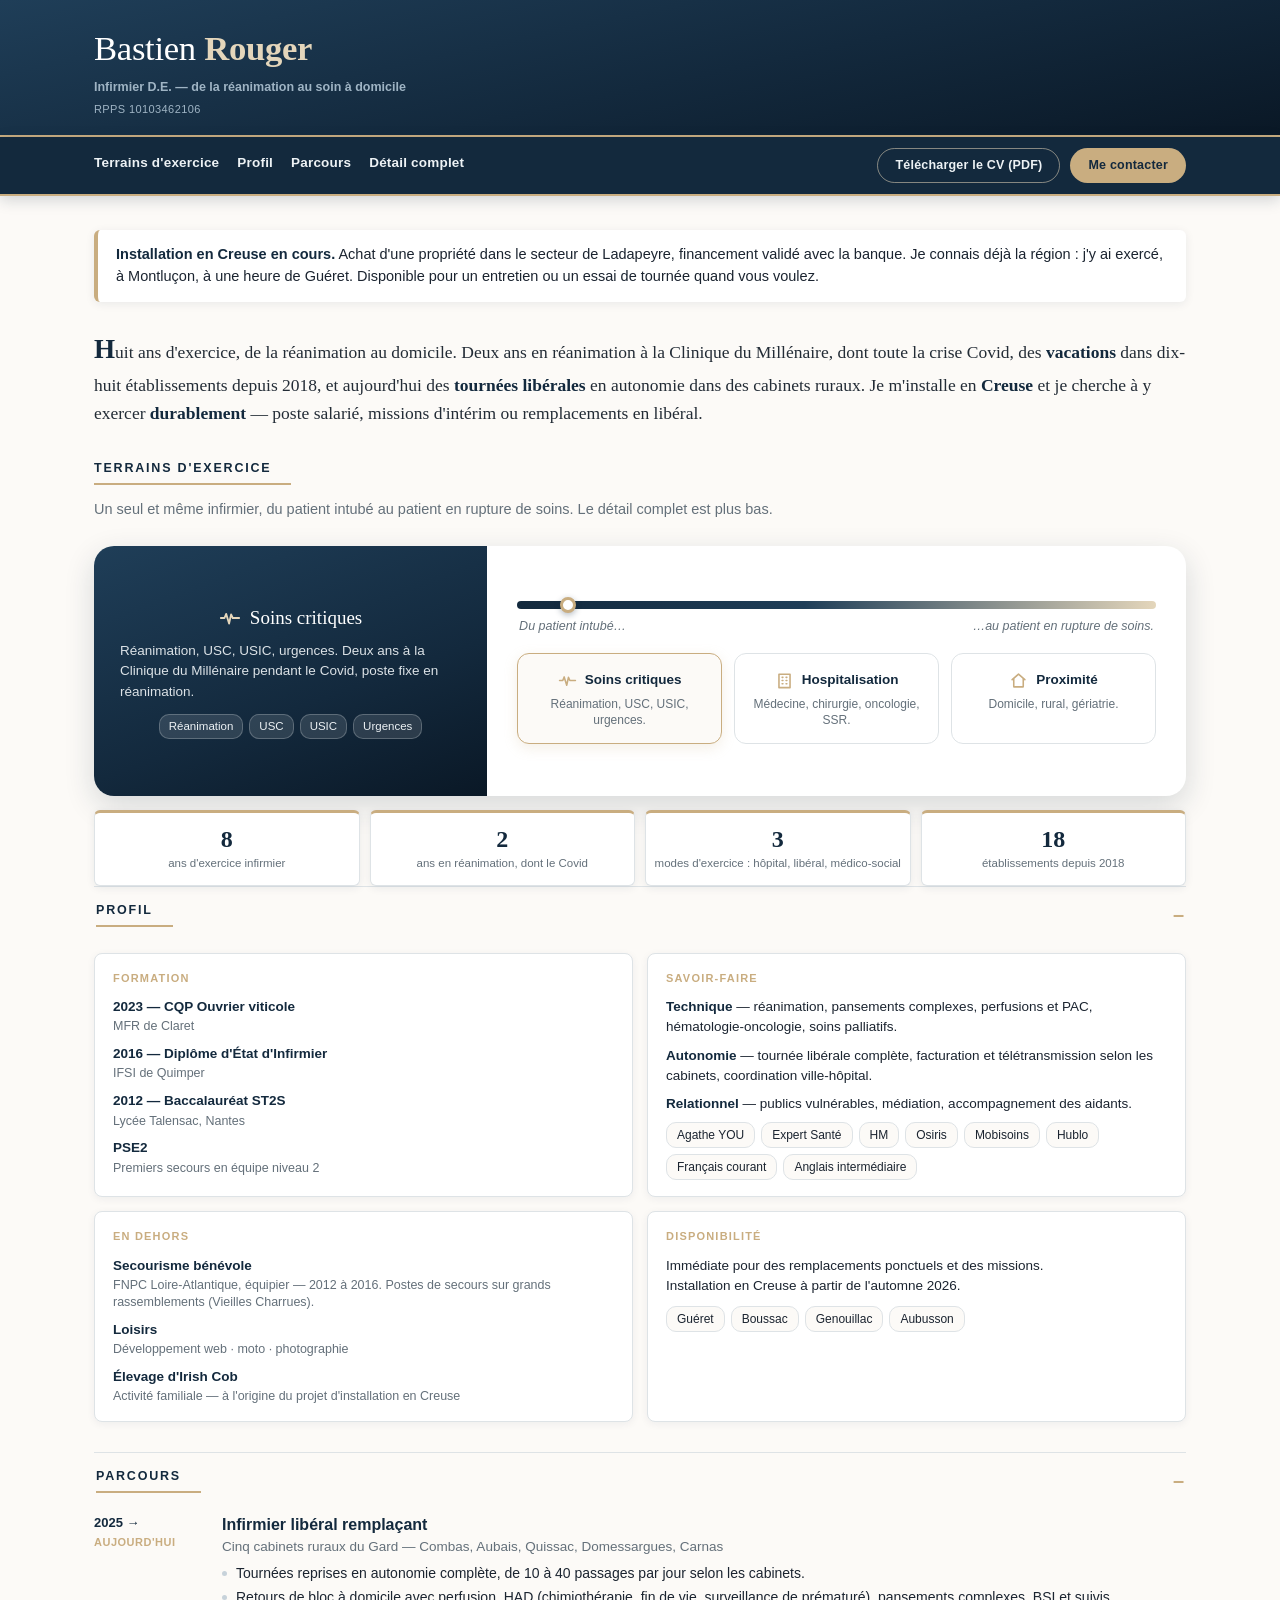
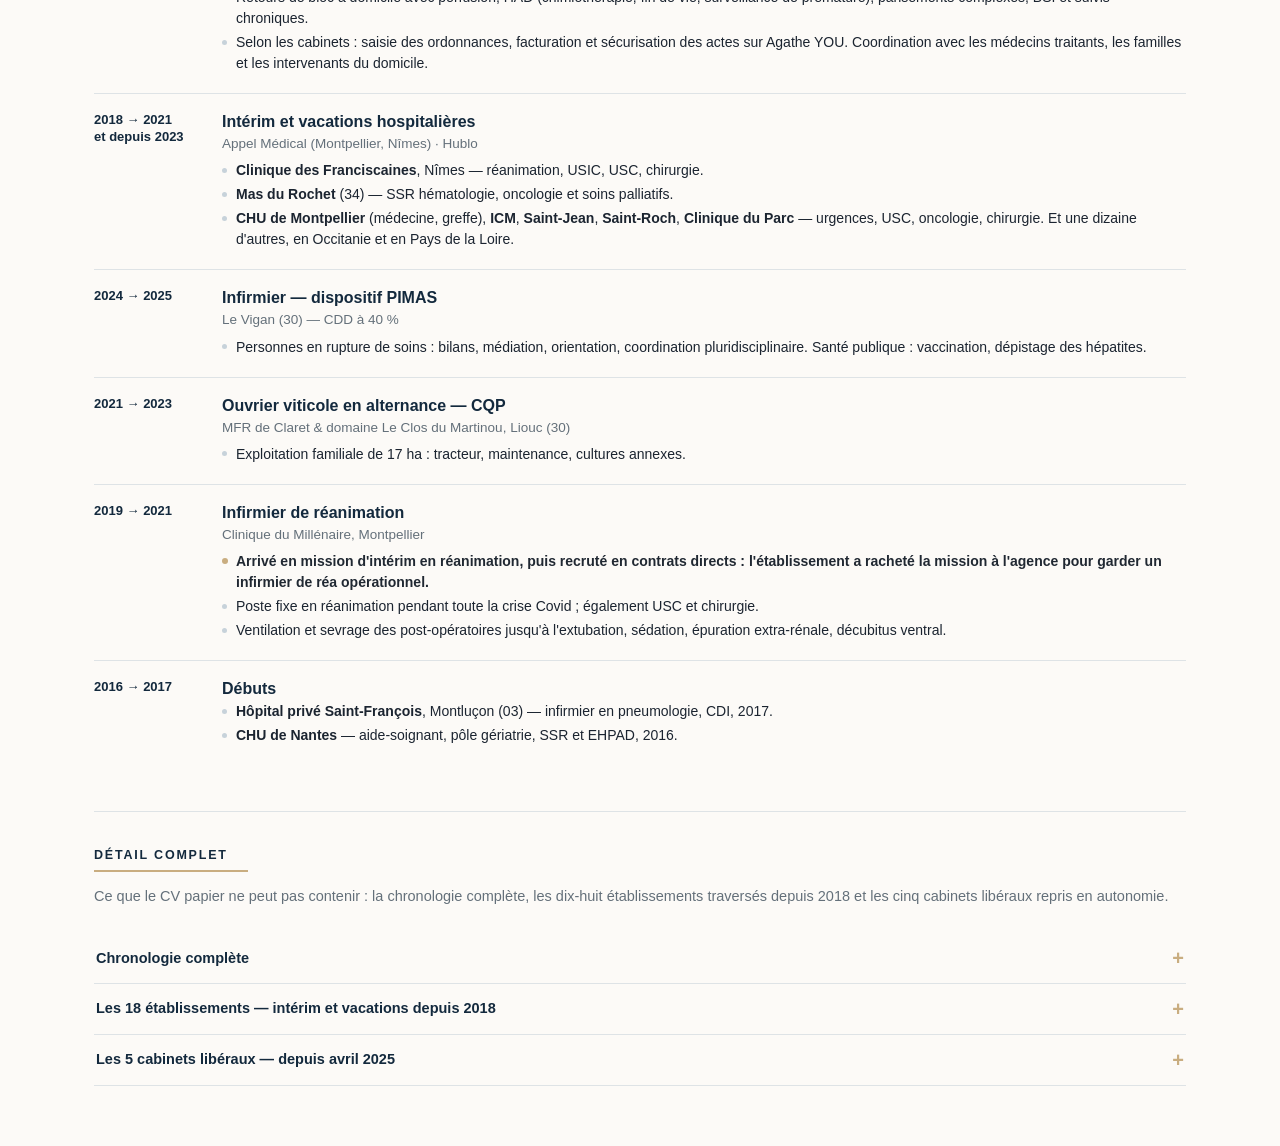
==== index.html @ 004c6693 "modification ordre loisir, correctifs couleurs pastilles" ====
<!DOCTYPE html>
<html lang="fr">
<head>
<meta charset="utf-8">
<meta name="viewport" content="width=device-width, initial-scale=1">
<title>Bastien Rouger — Infirmier D.E.</title>
<meta name="description" content="Infirmier D.E., 8 ans d'exercice de la réanimation au domicile. Installation en Creuse — disponible pour remplacements, missions et postes.">
<meta property="og:type" content="website">
<meta property="og:title" content="Bastien Rouger — Infirmier D.E.">
<meta property="og:description" content="Infirmier D.E., 8 ans d'exercice de la réanimation au domicile. Installation en Creuse — disponible pour remplacements, missions et postes.">
<meta property="og:locale" content="fr_FR">
<meta property="og:url" content="https://bastienrouger-cloud.github.io/CV/">
<meta property="og:image" content="https://bastienrouger-cloud.github.io/CV/og-image.png">
<meta property="og:image:width" content="1200">
<meta property="og:image:height" content="630">
<meta name="twitter:card" content="summary_large_image">
<link rel="stylesheet" href="style.css">
</head>
<body>

<header class="site">
  <div class="site-inner">
    <div class="identite">
      <p class="nom">Bastien <em>Rouger</em></p>
      <p class="metier">Infirmier D.E. — de la réanimation au soin à domicile</p>
      <p class="rpps">RPPS 10103462106</p>
    </div>
  </div>
</header>

<div class="bandeau-nav">
  <div class="bandeau-inner">
    <nav class="principale">
      <a href="#terrains">Terrains d'exercice</a>
      <a href="#profil">Profil</a>
      <a href="#parcours">Parcours</a>
      <a href="#detail">Détail complet</a>
    </nav>
    <div class="bandeau-actions">
      <a class="bouton-secondaire" href="cv-bastien-rouger.pdf" download>Télécharger le CV (PDF)</a>
      <a class="bouton-contact bandeau-contact" href="mailto:bastien.rouger@gmail.com?subject=Contact%20depuis%20le%20site&body=Bonjour%20Bastien%2C%0D%0A%0D%0A">Me contacter</a>
    </div>
  </div>
</div>

<main class="page-corps">

  <p class="mobilite">
    <strong>Installation en Creuse en cours.</strong> Achat d'une propriété dans le secteur de Ladapeyre,
    financement validé avec la banque. Je connais déjà la région : j'y ai exercé, à Montluçon, à une heure
    de Guéret. Disponible pour un entretien ou un essai de tournée quand vous voulez.
  </p>

  <p class="accroche">
    Huit ans d'exercice, de la réanimation au domicile. Deux ans en réanimation à la Clinique du Millénaire,
    dont toute la crise Covid, des <strong>vacations</strong> dans dix-huit établissements depuis 2018, et aujourd'hui des <strong>tournées
    libérales</strong> en autonomie dans des cabinets ruraux. Je m'installe en <strong>Creuse</strong> et je cherche à y exercer
    <strong>durablement</strong> — poste salarié, missions d'intérim ou remplacements en libéral.
  </p>

  <h2 class="titre" id="terrains">Terrains d'exercice</h2>
  <p class="chapo chapo-pleine">Un seul et même infirmier, du patient intubé au patient en rupture de soins. Le détail complet est plus bas.</p>

  <div class="panneau-terrains">
    <div class="panneau-resume">
      <div class="resume-contenu">
        <div class="resume-entete">
          <span class="resume-icone" id="resume-icone" aria-hidden="true">
            <svg viewBox="0 0 24 24" fill="none" stroke="currentColor" stroke-width="2" stroke-linecap="round" stroke-linejoin="round"><path d="M2 12h4l1.8-4.5L11 18l2.2-10L15 12h7"/></svg>
          </span>
          <h3 class="resume-titre" id="resume-titre">Soins critiques</h3>
        </div>
        <p class="resume-texte" id="resume-texte">Réanimation, USC, USIC, urgences. Deux ans à la Clinique du
        Millénaire pendant le Covid, poste fixe en réanimation.</p>
        <div class="puces" id="resume-tags">
          <span>Réanimation</span><span>USC</span><span>USIC</span><span>Urgences</span>
        </div>
      </div>
    </div>

    <div class="panneau-cases">
      <div class="spectre-jauge"><span class="curseur" style="left:8%"></span></div>
      <p class="legende"><span>Du patient intubé…</span><span>…au patient en rupture de soins.</span></p>

      <div class="cases-domaine">
        <button class="case-domaine actif" data-cible="critiques" type="button">
          <span class="case-entete">
            <span class="case-icone" aria-hidden="true">
              <svg viewBox="0 0 24 24" fill="none" stroke="currentColor" stroke-width="2" stroke-linecap="round" stroke-linejoin="round"><path d="M2 12h4l1.8-4.5L11 18l2.2-10L15 12h7"/></svg>
            </span>
            <span class="case-titre">Soins critiques</span>
          </span>
          <span class="case-desc">Réanimation, USC, USIC, urgences.</span>
        </button>
        <button class="case-domaine" data-cible="hospitalisation" type="button">
          <span class="case-entete">
            <span class="case-icone" aria-hidden="true">
              <svg viewBox="0 0 24 24" fill="none" stroke="currentColor" stroke-width="2" stroke-linecap="round" stroke-linejoin="round"><rect x="5" y="4" width="14" height="17"/><path d="M9 8h1M14 8h1M9 12h1M14 12h1M9 16h1M14 16h1"/></svg>
            </span>
            <span class="case-titre">Hospitalisation</span>
          </span>
          <span class="case-desc">Médecine, chirurgie, oncologie, SSR.</span>
        </button>
        <button class="case-domaine" data-cible="proximite" type="button">
          <span class="case-entete">
            <span class="case-icone" aria-hidden="true">
              <svg viewBox="0 0 24 24" fill="none" stroke="currentColor" stroke-width="2" stroke-linecap="round" stroke-linejoin="round"><path d="M4 11L12 4l8 7"/><path d="M6 10v10h12V10"/></svg>
            </span>
            <span class="case-titre">Proximité</span>
          </span>
          <span class="case-desc">Domicile, rural, gériatrie.</span>
        </button>
      </div>
    </div>
  </div>

  <div class="chiffres">
    <div><b data-cible="8">8</b><span>ans d'exercice infirmier</span></div>
    <div><b data-cible="2">2</b><span>ans en réanimation, dont le Covid</span></div>
    <div><b data-cible="3">3</b><span>modes d'exercice : hôpital, libéral, médico-social</span></div>
    <div><b data-cible="18">18</b><span>établissements depuis 2018</span></div>
  </div>

  <details class="section-pliable" id="profil" open>
    <summary class="section-entete">
      <h2 class="titre">Profil</h2>
      <span class="signe"></span>
    </summary>
    <div class="section-corps">
      <div class="profil-grille">

        <div class="profil-carte">
          <h3>Formation</h3>
          <p class="diplome"><b>2023 — CQP Ouvrier viticole</b><span>MFR de Claret</span></p>
          <p class="diplome"><b>2016 — Diplôme d'État d'Infirmier</b><span>IFSI de Quimper</span></p>
          <p class="diplome"><b>2012 — Baccalauréat ST2S</b><span>Lycée Talensac, Nantes</span></p>
          <p class="diplome"><b>PSE2</b><span>Premiers secours en équipe niveau 2</span></p>
        </div>

        <div class="profil-carte">
          <h3>Savoir-faire</h3>
          <p class="savoir-ligne"><b class="savoir-label">Technique</b> — réanimation, pansements complexes,
          perfusions et PAC, hématologie-oncologie, soins palliatifs.</p>
          <p class="savoir-ligne"><b class="savoir-label">Autonomie</b> — tournée libérale complète,
          facturation et télétransmission selon les cabinets, coordination ville-hôpital.</p>
          <p class="savoir-ligne"><b class="savoir-label">Relationnel</b> — publics vulnérables,
          médiation, accompagnement des aidants.</p>
          <div class="tags">
            <span>Agathe YOU</span><span>Expert Santé</span><span>HM</span><span>Osiris</span><span>Mobisoins</span><span>Hublo</span>
            <span>Français courant</span><span>Anglais intermédiaire</span>
          </div>
        </div>

        <div class="profil-carte">
          <h3>En dehors</h3>
          <p class="diplome"><b>Secourisme bénévole</b><span>FNPC Loire-Atlantique, équipier — 2012 à 2016. Postes de secours sur grands rassemblements (Vieilles Charrues).</span></p>
          <p class="diplome"><b>Loisirs</b><span>Développement web · moto · photographie</span></p>
          <p class="diplome"><b>Élevage d'Irish Cob</b><span>Activité familiale — à l'origine du projet d'installation en Creuse</span></p>
        </div>

        <div class="profil-carte">
          <h3>Disponibilité</h3>
          <p>Immédiate pour des remplacements ponctuels et des missions.<br>
          Installation en Creuse à partir de l'automne 2026.</p>
          <div class="tags tags-espacees">
            <span>Guéret</span><span>Boussac</span><span>Genouillac</span><span>Aubusson</span>
          </div>
        </div>

      </div>
    </div>
  </details>

  <details class="section-pliable" id="parcours" open>
    <summary class="section-entete">
      <h2 class="titre">Parcours</h2>
      <span class="signe"></span>
    </summary>
    <div class="section-corps">

      <article class="poste">
        <div class="dates">2025 → <span class="encours">Aujourd'hui</span></div>
        <div>
          <div class="intitule">Infirmier libéral remplaçant</div>
          <div class="lieu">Cinq cabinets ruraux du Gard — Combas, Aubais, Quissac, Domessargues, Carnas</div>
          <ul>
            <li>Tournées reprises en autonomie complète, de 10 à 40 passages par jour selon les cabinets.</li>
            <li>Retours de bloc à domicile avec perfusion, HAD (chimiothérapie, fin de vie, surveillance de prématuré), pansements complexes, BSI et suivis chroniques.</li>
            <li>Selon les cabinets : saisie des ordonnances, facturation et sécurisation des actes sur Agathe YOU. Coordination avec les médecins traitants, les familles et les intervenants du domicile.</li>
          </ul>
        </div>
      </article>

      <article class="poste">
        <div class="dates">2018 → 2021<br>et depuis 2023</div>
        <div>
          <div class="intitule">Intérim et vacations hospitalières</div>
          <div class="lieu">Appel Médical (Montpellier, Nîmes) · Hublo</div>
          <ul>
            <li><b>Clinique des Franciscaines</b>, Nîmes — réanimation, USIC, USC, chirurgie.</li>
            <li><b>Mas du Rochet</b> (34) — SSR hématologie, oncologie et soins palliatifs.</li>
            <li><b>CHU de Montpellier</b> (médecine, greffe), <b>ICM</b>, <b>Saint-Jean</b>, <b>Saint-Roch</b>, <b>Clinique du Parc</b> — urgences, USC, oncologie, chirurgie. Et une dizaine d'autres, en Occitanie et en Pays de la Loire.</li>
          </ul>
        </div>
      </article>

      <article class="poste">
        <div class="dates">2024 → 2025</div>
        <div>
          <div class="intitule">Infirmier — dispositif PIMAS</div>
          <div class="lieu">Le Vigan (30) — CDD à 40 %</div>
          <ul>
            <li>Personnes en rupture de soins : bilans, médiation, orientation, coordination pluridisciplinaire. Santé publique : vaccination, dépistage des hépatites.</li>
          </ul>
        </div>
      </article>

      <article class="poste">
        <div class="dates">2021 → 2023</div>
        <div>
          <div class="intitule">Ouvrier viticole en alternance — CQP</div>
          <div class="lieu">MFR de Claret &amp; domaine Le Clos du Martinou, Liouc (30)</div>
          <ul>
            <li>Exploitation familiale de 17 ha : tracteur, maintenance, cultures annexes.</li>
          </ul>
        </div>
      </article>

      <article class="poste">
        <div class="dates">2019 → 2021</div>
        <div>
          <div class="intitule">Infirmier de réanimation</div>
          <div class="lieu">Clinique du Millénaire, Montpellier</div>
          <ul>
            <li class="fort">Arrivé en mission d'intérim en réanimation, puis recruté en contrats directs : l'établissement a racheté la mission à l'agence pour garder un infirmier de réa opérationnel.</li>
            <li>Poste fixe en réanimation pendant toute la crise Covid ; également USC et chirurgie.</li>
            <li>Ventilation et sevrage des post-opératoires jusqu'à l'extubation, sédation, épuration extra-rénale, décubitus ventral.</li>
          </ul>
        </div>
      </article>

      <article class="poste">
        <div class="dates">2016 → 2017</div>
        <div>
          <div class="intitule">Débuts</div>
          <ul>
            <li><b>Hôpital privé Saint-François</b>, Montluçon (03) — infirmier en pneumologie, CDI, 2017.</li>
            <li><b>CHU de Nantes</b> — aide-soignant, pôle gériatrie, SSR et EHPAD, 2016.</li>
          </ul>
        </div>
      </article>

    </div>
  </details>

  <h2 class="titre" id="detail">Détail complet</h2>
  <p class="chapo chapo-pleine">Ce que le CV papier ne peut pas contenir : la chronologie complète, les dix-huit établissements
  traversés depuis 2018 et les cinq cabinets libéraux repris en autonomie.</p>

  <details class="accordeon">
    <summary>Chronologie complète<span class="signe"></span></summary>
    <div class="accordeon-corps">

      <div class="chrono-groupe">
        <h3>Avant le diplôme</h3>
        <div class="chrono-item">
          <div class="periode">2012 → 2016</div>
          <div>Équipier secouriste bénévole, FNPC Loire-Atlantique. Postes de secours sur grands rassemblements (Vieilles Charrues, Couvre-Feu).</div>
        </div>
        <div class="chrono-item">
          <div class="periode">2012</div>
          <div>Baccalauréat ST2S, lycée Talensac, Nantes.</div>
        </div>
      </div>

      <div class="chrono-groupe">
        <h3>Débuts</h3>
        <div class="chrono-item">
          <div class="periode">Été → déc. 2016</div>
          <div>Aide-soignant, CHU de Nantes — pôle gériatrie, médecine SSR, EHPAD.</div>
        </div>
        <div class="chrono-item">
          <div class="periode">Décembre 2016</div>
          <div>Diplôme d'État d'Infirmier, IFSI de Quimper.</div>
        </div>
        <div class="chrono-item">
          <div class="periode">Mars → déc. 2017</div>
          <div>IDE en pneumologie, Hôpital privé Saint-François, Montluçon (03), en CDI.</div>
        </div>
      </div>

      <div class="chrono-groupe">
        <h3>Intérim et Montpellier</h3>
        <div class="chrono-item">
          <div class="periode">Jan. → avr. 2018</div>
          <div>Intérim, Appel Médical Nantes.</div>
        </div>
        <div class="chrono-item">
          <div class="periode">Avril 2018</div>
          <div>Installation à Montpellier.</div>
        </div>
        <div class="chrono-item">
          <div class="periode">2018 → 2019</div>
          <div>Intérim exclusif, beaucoup d'urgences.</div>
        </div>
        <div class="chrono-item">
          <div class="periode">2019</div>
          <div>Premiers remplacements à la Clinique du Millénaire en intérim, puis en contrats directs.</div>
        </div>
        <div class="chrono-item">
          <div class="periode">2020</div>
          <div>Crise Covid, poste fixe en réanimation au Millénaire.</div>
        </div>
        <div class="chrono-item">
          <div class="periode">Avril 2021</div>
          <div>Ouverture à l'agence Appel Médical de Nîmes, notamment la Clinique des Franciscaines (réanimation cardiaque).</div>
        </div>
      </div>

      <div class="chrono-groupe">
        <h3>Reconversion agricole</h3>
        <div class="chrono-item">
          <div class="periode">2021 → 2023</div>
          <div>CQP Ouvrier viticole, MFR de Claret. Ouvrier au domaine Le Clos du Martinou, Liouc (30) — exploitation familiale de 17 ha : conduite de tracteur, maintenance des outils, cultures annexes.</div>
        </div>
        <div class="chrono-item">
          <div class="periode">2023</div>
          <div>Rencontre d'Alice et de ses chevaux — naissance du projet d'élevage et de ferme commune, à l'origine de l'installation en Creuse.</div>
        </div>
      </div>

      <div class="chrono-groupe">
        <h3>Reprise</h3>
        <div class="chrono-item">
          <div class="periode">Juin 2023</div>
          <div>Reprise de l'exercice infirmier — missions Appel Médical.</div>
        </div>
        <div class="chrono-item">
          <div class="periode">2023 → 2024</div>
          <div>Inscription sur Hublo, travail régulier avec le Mas du Rochet (34) — SSR hématologie, oncologie, soins palliatifs.</div>
        </div>
        <div class="chrono-item">
          <div class="periode">Nov. 2024 → oct. 2025</div>
          <div>CDD à 40 %, dispositif PIMAS, Le Vigan (30) — infirmier nomade auprès de personnes en rupture de soins.</div>
        </div>
        <div class="chrono-item">
          <div class="periode">Avril 2025</div>
          <div>Début de l'activité libérale (remplacements).</div>
        </div>
        <div class="chrono-item">
          <div class="periode">Octobre 2025</div>
          <div>Arrêt de la PIMAS pour se consacrer au libéral.</div>
        </div>
        <div class="chrono-item">
          <div class="periode">Depuis 2026</div>
          <div>Majoritairement libéral (cabinets de Domessargues, Combas, Carnas), quelques missions d'intérim.</div>
        </div>
      </div>

    </div>
  </details>

  <details class="accordeon">
    <summary>Les 18 établissements — intérim et vacations depuis 2018<span class="signe"></span></summary>
    <div class="accordeon-corps">
      <table class="tableau">
        <thead><tr><th>Établissement</th><th>Dép.</th><th>Services</th></tr></thead>
        <tbody>
          <tr><td>Clinique Jules Verne, Nantes</td><td>44</td><td>Réanimation, médecine</td></tr>
          <tr><td>Clinique de la Croix-Rouge, Nantes</td><td>44</td><td>SSR</td></tr>
          <tr><td>CH de Saint-Nazaire</td><td>44</td><td>Urgences, médecine</td></tr>
          <tr><td>Clinique de l'Atlantique, Nantes</td><td>44</td><td>Chirurgie</td></tr>
          <tr><td>Clinique de Lunel</td><td>30</td><td>Urgences</td></tr>
          <tr><td class="fort">Clinique du Millénaire, Montpellier</td><td>34</td><td>Réanimation (contrats directs)</td></tr>
          <tr><td>Clinique Saint-Roch</td><td>34</td><td>Urgences, USC, chirurgie</td></tr>
          <tr><td>CHU de Montpellier</td><td>34</td><td>Médecine, greffe, chirurgie</td></tr>
          <tr><td>Clinique Saint-Jean</td><td>34</td><td>Urgences, SPU, USC/réa, chirurgie</td></tr>
          <tr><td>Clinique Clémentville</td><td>34</td><td>USC, oncologie</td></tr>
          <tr><td>Clinique Beausoleil</td><td>34</td><td>Chirurgie</td></tr>
          <tr><td>Clinique du Parc</td><td>34</td><td>Urgences, USC, oncologie</td></tr>
          <tr><td>Polyclinique Grand Sud</td><td>30</td><td>USC, chirurgie</td></tr>
          <tr><td class="fort">Clinique des Franciscaines, Nîmes</td><td>30</td><td>USC, réanimation, USIC, chirurgie</td></tr>
          <tr><td>Clinique Saint-Louis, Ganges</td><td>34</td><td>Médecine, chirurgie</td></tr>
          <tr><td>SSR de Quissac</td><td>30</td><td>SSR</td></tr>
          <tr><td>ICM — Institut du Cancer de Montpellier</td><td>34</td><td>Médecine</td></tr>
          <tr><td class="fort">Mas du Rochet</td><td>34</td><td>SSR hématologie, oncologie, soins palliatifs</td></tr>
        </tbody>
      </table>
      <p class="note">Agences : Appel Médical (Nantes, Montpellier, Nîmes) et Hublo.</p>
    </div>
  </details>

  <details class="accordeon">
    <summary>Les 5 cabinets libéraux — depuis avril 2025<span class="signe"></span></summary>
    <div class="accordeon-corps">
      <table class="tableau">
        <thead><tr><th>Cabinet</th><th>Période</th><th>Profil de tournée</th><th>Volume</th></tr></thead>
        <tbody>
          <tr>
            <td class="fort">Combas</td>
            <td>Avril 2025 → en cours</td>
            <td>Soins très variés : retours de bloc à domicile avec perfusion, HAD chimiothérapie, fin de vie, surveillance de prématuré. Peu de BSI, tournée très changeante.</td>
            <td>20 à 40 patients/jour. 1 week-end par mois + vacances et dépannages.</td>
          </tr>
          <tr>
            <td>Aubais</td>
            <td>2025</td>
            <td>Équilibrée entre BSI et pansements/perfusions.</td>
            <td>~20 passages/jour. 1 week-end + quelques jours.</td>
          </tr>
          <tr>
            <td>Quissac</td>
            <td>Été 2025</td>
            <td>2 tournées le matin, 1 l'après-midi ; les deux tournées du matin regroupées le week-end.</td>
            <td>Dépannage vacances.</td>
          </tr>
          <tr>
            <td class="fort">Domessargues</td>
            <td>Février 2026 → en cours</td>
            <td>Quasi exclusivement du BSI — base de charge.</td>
            <td>~10 BSI/jour, 8 à 10 jours/mois.</td>
          </tr>
          <tr>
            <td class="fort">Carnas</td>
            <td>Juillet 2026 → en cours</td>
            <td>Tournée en création, encore légère.</td>
            <td>Léger.</td>
          </tr>
        </tbody>
      </table>
      <p class="note">Cinq cabinets en quinze mois : la capacité à reprendre n'importe quelle tournée dès le premier jour.
      Aujourd'hui, Domessargues porte la charge principale, Combas et Carnas en complément.</p>
    </div>
  </details>

</main>

<a class="contact-mobile" href="mailto:bastien.rouger@gmail.com?subject=Contact%20depuis%20le%20site&body=Bonjour%20Bastien%2C%0D%0A%0D%0A">Me contacter</a>

<script>
(function(){
  var svgPouls = '<svg viewBox="0 0 24 24" fill="none" stroke="currentColor" stroke-width="2" stroke-linecap="round" stroke-linejoin="round"><path d="M2 12h4l1.8-4.5L11 18l2.2-10L15 12h7"/></svg>';
  var svgBatiment = '<svg viewBox="0 0 24 24" fill="none" stroke="currentColor" stroke-width="2" stroke-linecap="round" stroke-linejoin="round"><rect x="5" y="4" width="14" height="17"/><path d="M9 8h1M14 8h1M9 12h1M14 12h1M9 16h1M14 16h1"/></svg>';
  var svgMaison = '<svg viewBox="0 0 24 24" fill="none" stroke="currentColor" stroke-width="2" stroke-linecap="round" stroke-linejoin="round"><path d="M4 11L12 4l8 7"/><path d="M6 10v10h12V10"/></svg>';

  var domaines = {
    critiques: {
      icone: svgPouls,
      titre: 'Soins critiques',
      texte: "Réanimation, USC, USIC, urgences. Deux ans à la Clinique du Millénaire pendant le Covid, poste fixe en réanimation.",
      tags: ['Réanimation','USC','USIC','Urgences'],
      position: '8%'
    },
    hospitalisation: {
      icone: svgBatiment,
      titre: 'Hospitalisation',
      texte: "Médecine, chirurgie, oncologie, SSR. Du CHU de Montpellier au Mas du Rochet, en oncologie et soins palliatifs.",
      tags: ['Médecine','Chirurgie','Oncologie','SSR'],
      position: '50%'
    },
    proximite: {
      icone: svgMaison,
      titre: 'Proximité',
      texte: "Domicile, rural, gériatrie, médico-social. Cinq cabinets libéraux dans le Gard depuis 2025.",
      tags: ['Domicile','Rural','Gériatrie','Médico-social'],
      position: '92%'
    }
  };

  var cases = document.querySelectorAll('.case-domaine');
  var curseur = document.querySelector('.spectre-jauge .curseur');
  var elIcone = document.getElementById('resume-icone');
  var elTitre = document.getElementById('resume-titre');
  var elTexte = document.getElementById('resume-texte');
  var elTags = document.getElementById('resume-tags');

  function selectionner(cle){
    var d = domaines[cle];
    if(!d) return;
    elIcone.innerHTML = d.icone;
    elTitre.textContent = d.titre;
    elTexte.textContent = d.texte;
    elTags.innerHTML = '';
    d.tags.forEach(function(t){
      var s = document.createElement('span');
      s.textContent = t;
      elTags.appendChild(s);
    });
    cases.forEach(function(btn){
      btn.classList.toggle('actif', btn.getAttribute('data-cible') === cle);
    });
    if(curseur) curseur.style.left = d.position;
  }

  cases.forEach(function(btn){
    var cle = btn.getAttribute('data-cible');
    btn.addEventListener('mouseenter', function(){ selectionner(cle); });
    btn.addEventListener('click', function(){ selectionner(cle); });
    btn.addEventListener('focus', function(){ selectionner(cle); });
  });
})();

(function(){
  var chiffres = document.querySelectorAll('.chiffres b[data-cible]');
  var conteneur = document.querySelector('.chiffres');
  if(!chiffres.length || !conteneur) return;
  var anime = false;
  function lancer(){
    if(anime) return;
    anime = true;
    chiffres.forEach(function(el){
      var cible = parseInt(el.getAttribute('data-cible'), 10);
      var t0 = null, duree = 800;
      function pas(t){
        if(!t0) t0 = t;
        var progres = Math.min((t - t0) / duree, 1);
        el.textContent = Math.round(progres * cible);
        if(progres < 1) requestAnimationFrame(pas);
      }
      requestAnimationFrame(pas);
    });
  }
  if('IntersectionObserver' in window){
    var obs = new IntersectionObserver(function(entrees){
      entrees.forEach(function(e){ if(e.isIntersecting) lancer(); });
    }, { threshold: .4 });
    obs.observe(conteneur);
  } else {
    lancer();
  }
})();

(function(){
  function ouvrirCible(){
    var id = location.hash.replace('#', '');
    if(!id) return;
    var el = document.getElementById(id);
    if(el && el.tagName === 'DETAILS' && !el.open) el.open = true;
  }
  window.addEventListener('hashchange', ouvrirCible);
  ouvrirCible();
})();
</script>

</body>
</html>
---- style.css ----
/* ============================================================
   Bastien Rouger — CV en ligne
   Système visuel repris du CV PDF (cv-bastien-rouger-premium_1.html)
   ============================================================ */

:root{
  --fonce:#13293D;
  --fonce-clair:#1F3E58;
  --accent:#C9AD80;
  --accent-clair:#E4D6BB;
  --clair:#EDF2F5;
  --clair-sourd:#9FB4C4;
  --papier:#FCFAF7;
  --encre:#1B2430;
  --sourd:#64707A;
  --filet:#DEE3E6;
}

*{ box-sizing:border-box; margin:0; padding:0; }

html{ scroll-behavior:smooth; }

body{
  background:var(--papier);
  color:var(--encre);
  font-family:"Segoe UI", -apple-system, BlinkMacSystemFont, Roboto, Helvetica, Arial, sans-serif;
  line-height:1.5;
  font-size:15.5px;
}

a{ color:inherit; }

.serif{ font-family:Georgia,"Iowan Old Style","Times New Roman",serif; }

/* ---------------- En-tête / nav ---------------- */
header.site{
  background:linear-gradient(168deg,var(--fonce-clair) 0%,var(--fonce) 55%,#0A1826 100%);
  color:var(--clair);
  border-bottom:2px solid var(--accent);
}
.site-inner{
  max-width:1140px; margin:0 auto; padding:22px 24px 18px;
}
.identite .nom{
  font-family:Georgia,"Iowan Old Style","Times New Roman",serif;
  font-size:26pt; font-weight:400; color:#fff; letter-spacing:-.3px;
}
.identite .nom em{ font-style:normal; font-weight:700; color:var(--accent-clair); }
.identite .metier{
  margin-top:4px; font-size:12.5px; color:var(--clair-sourd); font-weight:600;
}
.identite .rpps{
  margin-top:4px; font-size:11px; color:var(--clair-sourd); letter-spacing:.4px;
}

/* ---------------- Bandeau nav (sticky) ---------------- */
.bandeau-nav{
  position:sticky; top:0; z-index:40;
  background:var(--fonce);
  border-bottom:2px solid var(--accent);
  box-shadow:0 4px 14px rgba(19,41,61,.18);
}
.bandeau-inner{
  max-width:1140px; margin:0 auto; padding:11px 24px;
  display:flex; align-items:center; justify-content:space-between; gap:16px; flex-wrap:wrap;
}
nav.principale{ display:flex; gap:18px; font-size:13.5px; font-weight:600; letter-spacing:.2px; }
nav.principale a{
  text-decoration:none; color:var(--clair); padding-bottom:3px; border-bottom:2px solid transparent;
}
nav.principale a:hover, nav.principale a.actif{ border-bottom-color:var(--accent); color:#fff; }

.bouton-contact{
  display:inline-block; font-size:12.5px; font-weight:700; letter-spacing:.2px;
  padding:8px 18px; border-radius:20px; white-space:nowrap;
  background:var(--accent); color:var(--fonce); text-decoration:none;
  transition:background .15s ease, transform .1s ease;
}
.bouton-contact:hover{ background:var(--accent-clair); }
.bouton-contact:active{ transform:scale(.96); }

.bandeau-actions{ display:flex; align-items:center; gap:10px; flex-wrap:wrap; }

.bouton-secondaire{
  display:inline-block; font-size:12.5px; font-weight:700; letter-spacing:.2px;
  padding:7px 17px; border-radius:20px; white-space:nowrap;
  background:transparent; color:var(--clair); text-decoration:none;
  border:1.5px solid rgba(228,214,187,.55);
  transition:border-color .15s ease, background .15s ease, transform .1s ease;
}
.bouton-secondaire:hover{ border-color:var(--accent-clair); background:rgba(255,255,255,.06); }
.bouton-secondaire:active{ transform:scale(.96); }

/* Bouton contact fixe, mobile uniquement */
.contact-mobile{
  display:none;
  position:fixed; left:0; right:0; bottom:0; z-index:60;
  text-align:center; padding:14px 16px; font-size:14.5px; font-weight:700; letter-spacing:.2px;
  background:var(--accent); color:var(--fonce); text-decoration:none;
  box-shadow:0 -6px 18px rgba(19,41,61,.28);
}

/* Ancrage des sections sous le bandeau sticky */
[id]{ scroll-margin-top:90px; }

/* ---------------- Conteneur ---------------- */
main.page-corps{ max-width:1140px; margin:0 auto; padding:34px 24px 60px; }

/* ---------------- Bandeau mobilité ---------------- */
.mobilite{
  padding:14px 18px; border-radius:6px; margin-bottom:26px;
  background:#fff; border-left:4px solid var(--accent);
  box-shadow:0 2px 10px rgba(19,41,61,.08);
  font-size:14.5px;
}
.mobilite strong{ color:var(--fonce); }

/* ---------------- Accroche ---------------- */
.accroche{
  font-family:Georgia,"Iowan Old Style","Times New Roman",serif;
  font-size:17.5px; line-height:1.6; color:#232C36; margin-bottom:28px;
}
.accroche::first-letter{
  font-size:1.55em;
  font-weight:700;
  color:var(--fonce);
}
.accroche strong{ font-weight:700; color:var(--fonce); }

/* ---------------- Titres de section ---------------- */
h2.titre{
  margin:34px 0 14px; padding-bottom:5px;
  font-size:12.5px; font-weight:700; letter-spacing:1.8px; text-transform:uppercase;
  color:var(--fonce); border-bottom:2px solid var(--accent);
  display:inline-block; padding-right:20px;
}
main.page-corps > h2.titre:first-of-type{ margin-top:0; }

h1.titre-page{
  font-family:Georgia,"Iowan Old Style","Times New Roman",serif;
  font-size:24px; color:var(--fonce); margin-bottom:6px;
}
p.chapo{ color:var(--sourd); font-size:14.5px; margin-bottom:26px; max-width:640px; }
p.chapo.chapo-pleine{ max-width:none; }

/* ---------------- Terrains d'exercice : panneau interactif ---------------- */
.panneau-terrains{
  display:grid; grid-template-columns:36% 1fr;
  border-radius:20px; overflow:hidden; margin-bottom:8px;
  box-shadow:0 10px 30px rgba(19,41,61,.16);
  background:#fff;
}

.panneau-resume{
  position:relative; overflow:hidden; height:250px;
  background:linear-gradient(160deg,var(--fonce-clair) 0%,var(--fonce) 60%,#0A1826 100%);
  color:var(--clair);
  padding:24px 26px;
  display:flex; align-items:center;
}
.resume-contenu{ position:relative; z-index:1; max-height:100%; overflow:hidden; width:100%; text-align:center; }
.resume-entete{ display:flex; align-items:center; justify-content:center; gap:9px; margin-bottom:9px; }
.resume-icone{
  display:inline-flex; width:22px; height:22px; color:var(--accent-clair); flex:none;
}
.resume-icone svg{ width:100%; height:100%; }
.resume-titre{
  font-family:Georgia,"Iowan Old Style","Times New Roman",serif;
  font-size:19px; font-weight:400; color:#fff;
}
.resume-texte{
  font-size:13.5px; line-height:1.5; color:var(--clair); opacity:.92; margin-bottom:12px;
  text-align:left;
  display:-webkit-box; -webkit-box-orient:vertical; -webkit-line-clamp:3; overflow:hidden;
  max-height:4.6em;
}
.resume-contenu .puces{ display:flex; flex-wrap:wrap; justify-content:center; gap:6px; }
.resume-contenu .puces span{
  font-size:11.5px; color:var(--clair); background:rgba(255,255,255,.12);
  border:1px solid rgba(238,243,240,.24); border-radius:10px; padding:3px 9px; white-space:nowrap;
}

.panneau-cases{ padding:28px 30px 26px; display:flex; flex-direction:column; justify-content:center; min-height:250px; }

.spectre-jauge{
  position:relative; height:8px; border-radius:5px; margin-bottom:6px;
  background:linear-gradient(90deg,var(--fonce) 0%,var(--fonce-clair) 45%,var(--accent-clair) 100%);
}
.spectre-jauge .curseur{
  position:absolute; top:50%; width:16px; height:16px; border-radius:50%;
  background:#fff; border:3px solid var(--accent); transform:translate(-50%,-50%);
  transition:left .3s ease; box-shadow:0 2px 6px rgba(19,41,61,.32);
}
.legende{
  margin:2px 0 18px; padding:0 2px; font-size:12.5px; color:var(--sourd); font-style:italic;
  display:flex; justify-content:space-between; flex-wrap:wrap; gap:4px;
}

.cases-domaine{ display:grid; grid-template-columns:repeat(3,1fr); gap:12px; }
.case-domaine{
  text-align:center; font:inherit; cursor:pointer; background:#fff; border:1.5px solid var(--filet);
  border-radius:12px; padding:16px 16px 14px; display:flex; flex-direction:column; align-items:center; gap:5px;
  transition:border-color .15s ease, box-shadow .15s ease, transform .1s ease, background .15s ease;
}
.case-domaine:hover, .case-domaine:focus-visible{
  border-color:var(--accent); box-shadow:0 4px 14px rgba(19,41,61,.10); transform:translateY(-1px);
}
.case-domaine.actif{
  border-color:var(--accent); background:var(--papier); box-shadow:0 4px 14px rgba(201,173,128,.20);
}
.case-entete{ display:flex; align-items:center; justify-content:center; gap:8px; }
.case-icone{ display:inline-flex; width:19px; height:19px; color:var(--accent); }
.case-icone svg{ width:100%; height:100%; }
.case-titre{ font-weight:700; color:var(--fonce); font-size:13.5px; }
.case-desc{ font-size:12px; color:var(--sourd); line-height:1.4; }

/* ---------------- Profil (formation, savoir-faire, en dehors, disponibilité) ---------------- */
.profil-grille{ display:grid; grid-template-columns:repeat(2,1fr); gap:14px; margin-top:6px; }
.profil-carte{
  background:#fff; border:1px solid var(--filet); border-radius:8px; padding:16px 18px;
  box-shadow:0 2px 8px rgba(19,41,61,.06);
}
.profil-carte h3{
  font-size:11px; font-weight:700; letter-spacing:1.2px; text-transform:uppercase;
  color:var(--accent); margin-bottom:11px;
}
.profil-carte p{ font-size:13.5px; line-height:1.5; }
.profil-carte .diplome{ margin-bottom:9px; }
.profil-carte .diplome:last-child{ margin-bottom:0; }
.profil-carte .diplome b{ display:block; color:var(--fonce); font-weight:700; font-size:13.5px; }
.profil-carte .diplome span{ display:block; color:var(--sourd); font-size:12.5px; line-height:1.35; margin-top:1px; }
.profil-carte .tags{ display:flex; flex-wrap:wrap; gap:6px; }
.profil-carte .tags span{
  font-size:12px; padding:3px 10px; background:var(--papier); border:1px solid var(--filet);
  border-radius:10px; color:var(--encre);
}
.profil-carte .tags.tags-espacees{ margin-top:10px; }
.profil-carte .savoir-ligne{ margin-bottom:8px; }
.profil-carte .savoir-label{ color:var(--fonce); }

/* ---------------- Chiffres ---------------- */
.chiffres{
  display:grid; grid-template-columns:repeat(4,1fr); gap:10px; margin-top:14px;
}
.chiffres div{
  background:#fff; border:1px solid var(--filet); border-top:3px solid var(--accent);
  border-radius:6px; padding:14px 8px; text-align:center;
  box-shadow:0 2px 8px rgba(19,41,61,.08);
}
.chiffres b{
  display:block; font-family:Georgia,"Iowan Old Style","Times New Roman",serif;
  font-size:24px; font-weight:700; color:var(--fonce); line-height:1;
}
.chiffres span{ display:block; margin-top:5px; font-size:11.5px; color:var(--sourd); line-height:1.25; }

/* ---------------- Parcours (timeline) ---------------- */
.poste{
  display:grid; grid-template-columns:110px 1fr; gap:18px;
  padding-bottom:16px; margin-bottom:16px; border-bottom:1px solid var(--filet);
}
.poste:last-child{ border-bottom:0; }
.dates{ font-size:13px; font-weight:700; color:var(--fonce); line-height:1.3; padding-top:2px; }
.dates .encours{
  display:inline-block; margin-top:3px; font-weight:700; color:var(--accent);
  font-size:11px; text-transform:uppercase; letter-spacing:.5px;
}
.intitule{ font-size:16px; font-weight:700; color:var(--fonce); }
.lieu{ font-size:13.5px; color:var(--sourd); margin-bottom:6px; }
.poste ul{ list-style:none; }
.poste li{ padding-left:14px; position:relative; margin-bottom:3px; font-size:14px; }
.poste li::before{
  content:""; position:absolute; left:0; top:.55em;
  width:5px; height:5px; border-radius:50%; background:#C7D2DA;
}
.poste li.fort{ font-weight:600; color:#202832; }
.poste li.fort::before{ background:var(--accent); width:6px; height:6px; top:.5em; }
.poste li b{ font-weight:700; }

/* ---------------- Sections déroulantes (style commun) ---------------- */
/* Utilisé par .section-pliable (Profil, Parcours) et .accordeon (Détail complet) : */
/* même logique de +/-, mêmes séparateurs, seule la taille du titre change. */

.section-pliable, .accordeon{ border-bottom:1px solid var(--filet); }
.section-pliable:first-of-type{ border-top:1px solid var(--filet); }

.section-entete, .accordeon summary{
  list-style:none; cursor:pointer;
  display:flex; align-items:center; justify-content:space-between; gap:14px;
  padding:14px 2px;
  transition:color .15s ease;
}
.section-entete::-webkit-details-marker, .accordeon summary::-webkit-details-marker{ display:none; }

.section-entete h2.titre{ margin:0; }
.section-entete:hover h2.titre{ color:var(--accent); }

.accordeon summary{ font-weight:700; color:var(--fonce); font-size:14.5px; }
.accordeon summary:hover{ color:var(--accent); }

.signe{ flex:none; color:var(--accent); font-size:20px; font-weight:700; line-height:1; }
.signe::before{ content:"+"; }
details[open] > summary .signe::before{ content:"–"; }

.section-corps{ padding:6px 0 30px; }
.accordeon-corps{ padding:4px 2px 24px; }
.accordeon-corps > *:last-child{ margin-bottom:0; }

/* ---------------- Tableaux (page parcours) ---------------- */
table.tableau{
  width:100%; border-collapse:collapse; font-size:13.5px; margin-bottom:8px;
  background:#fff; box-shadow:0 2px 8px rgba(19,41,61,.06);
}
table.tableau th, table.tableau td{
  text-align:left; padding:9px 12px; border-bottom:1px solid var(--filet);
  vertical-align:top;
}
table.tableau th{
  background:var(--fonce); color:var(--clair); font-size:10.5px; text-transform:uppercase;
  letter-spacing:.8px; font-weight:700;
}
table.tableau tr:last-child td{ border-bottom:0; }
table.tableau td.fort{ font-weight:700; color:var(--fonce); }

.note{
  font-size:13px; color:var(--sourd); font-style:italic; margin:10px 0 24px;
}

/* ---------------- Chronologie détaillée ---------------- */
.chrono-groupe{ margin-bottom:26px; }
.chrono-groupe h3{
  font-family:Georgia,"Iowan Old Style","Times New Roman",serif;
  font-size:15px; color:var(--accent); margin-bottom:10px;
}
.chrono-item{ display:grid; grid-template-columns:120px 1fr; gap:16px; margin-bottom:10px; font-size:14px; }
.chrono-item .periode{ font-weight:700; color:var(--fonce); font-size:13px; }

/* ---------------- Responsive ---------------- */
@media (max-width:680px){
  main.page-corps{ padding:26px 18px 90px; }
  .chiffres{ grid-template-columns:repeat(2,1fr); }
  .poste{ grid-template-columns:1fr; gap:4px; }
  .chrono-item{ grid-template-columns:1fr; gap:2px; }
  table.tableau{ font-size:12.5px; }
  table.tableau th, table.tableau td{ padding:7px 8px; }
  .profil-grille{ grid-template-columns:1fr; }
  .panneau-terrains{ grid-template-columns:1fr; border-radius:16px; }
  .panneau-resume{ height:230px; padding:22px 20px; }
  .panneau-cases{ padding:22px 20px 20px; min-height:0; }
  .cases-domaine{ grid-template-columns:1fr; }
  .bandeau-inner{ padding:9px 18px; gap:10px; }
  nav.principale{ gap:12px; font-size:12.5px; flex-wrap:wrap; }
  .bandeau-contact{ display:none; }
  .contact-mobile{ display:block; }
}
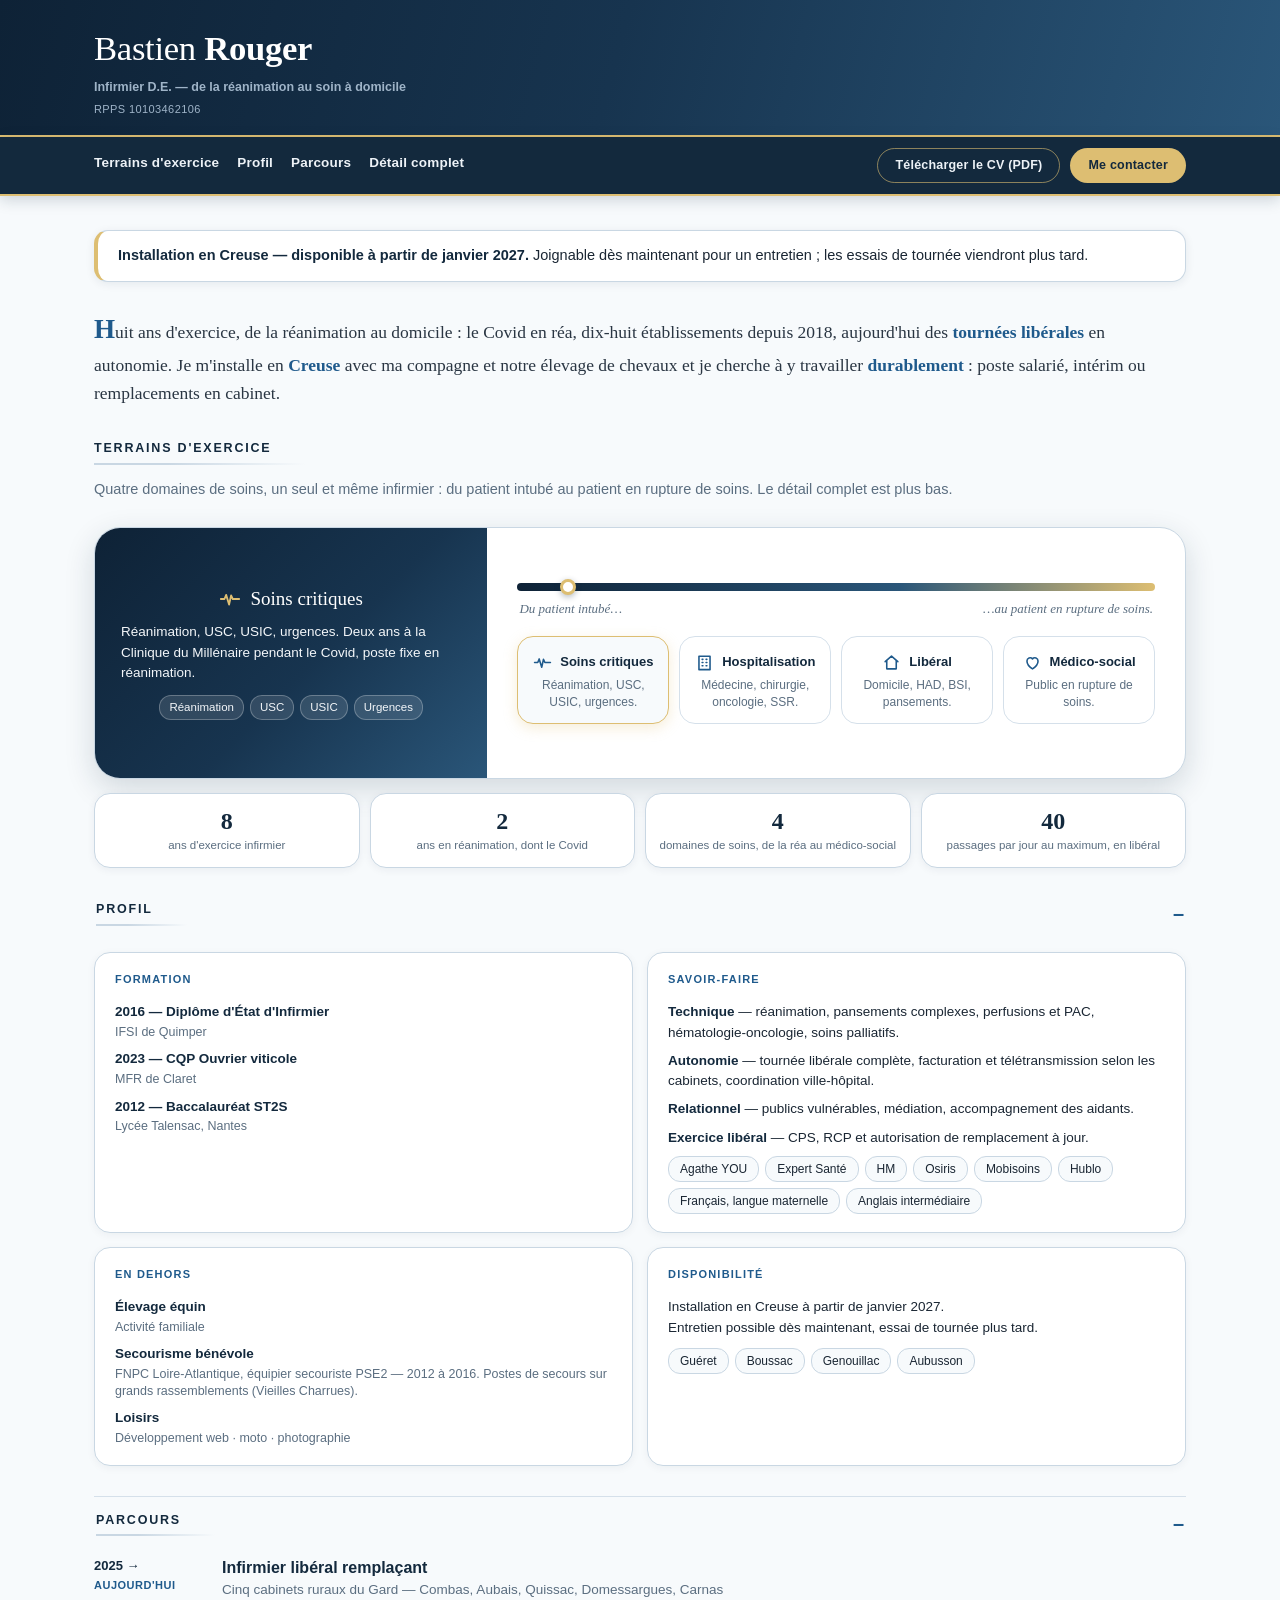
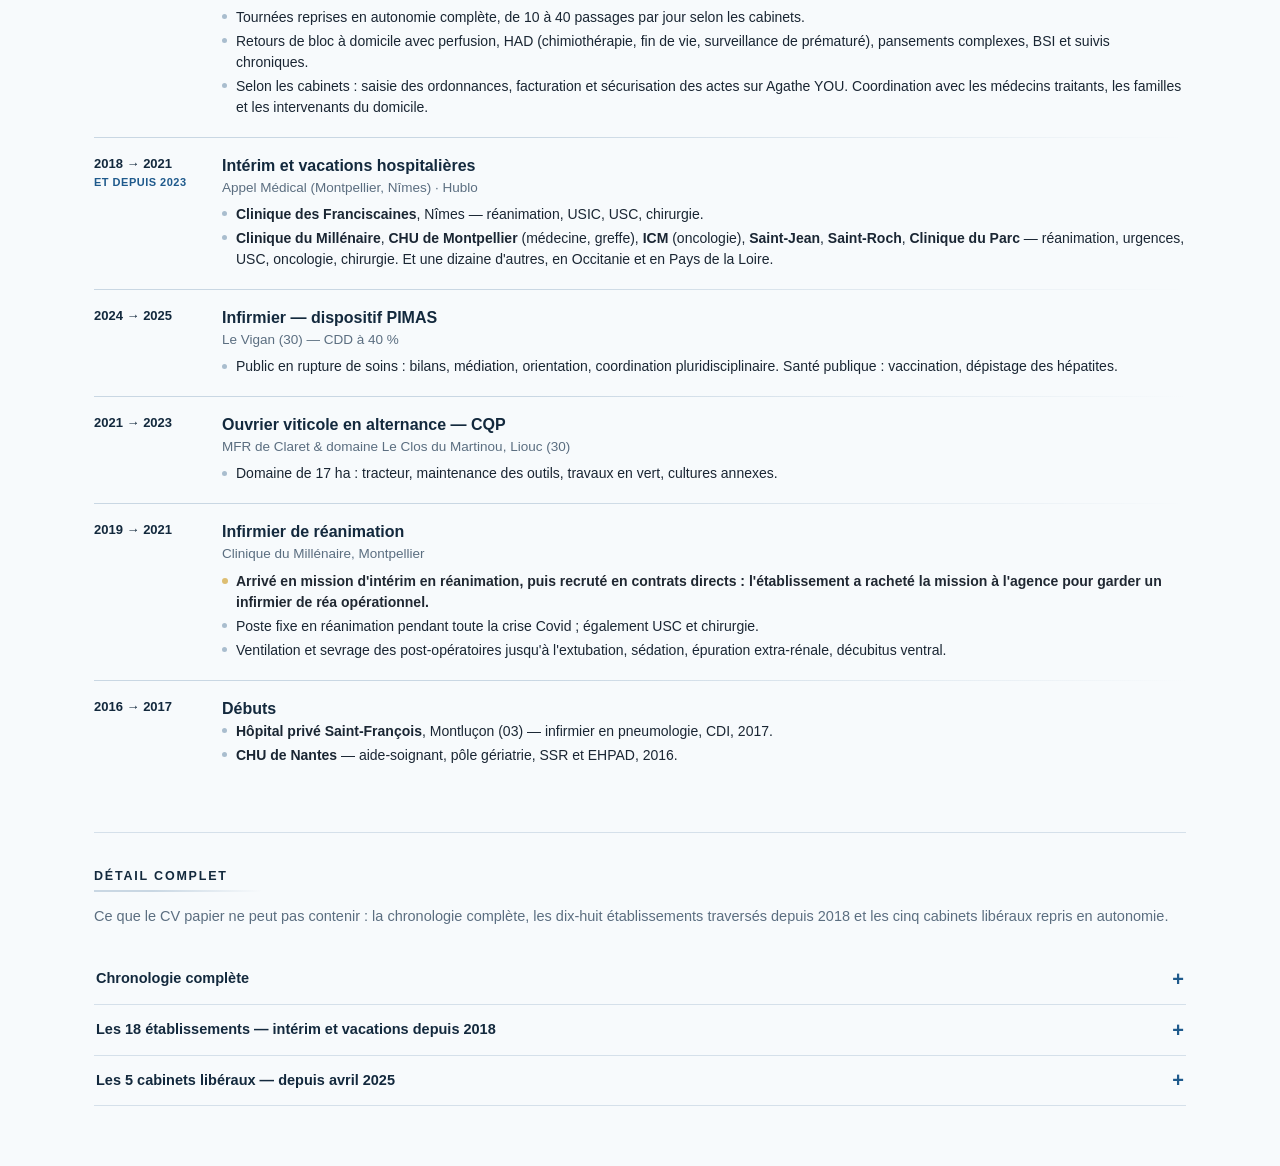
==== commit acbe2927: "MAJ octobre 2027" ====
--- a/index.html
+++ b/index.html
@@ -4,10 +4,10 @@
 <meta charset="utf-8">
 <meta name="viewport" content="width=device-width, initial-scale=1">
 <title>Bastien Rouger — Infirmier D.E.</title>
-<meta name="description" content="Infirmier D.E., 8 ans d'exercice de la réanimation au domicile. Installation en Creuse — disponible pour remplacements, missions et postes.">
+<meta name="description" content="Infirmier D.E., 8 ans d'exercice de la réanimation au domicile. Installation en Creuse à partir de janvier 2027 — disponible pour remplacements, missions et postes.">
 <meta property="og:type" content="website">
 <meta property="og:title" content="Bastien Rouger — Infirmier D.E.">
-<meta property="og:description" content="Infirmier D.E., 8 ans d'exercice de la réanimation au domicile. Installation en Creuse — disponible pour remplacements, missions et postes.">
+<meta property="og:description" content="Infirmier D.E., 8 ans d'exercice de la réanimation au domicile. Installation en Creuse à partir de janvier 2027 — disponible pour remplacements, missions et postes.">
 <meta property="og:locale" content="fr_FR">
 <meta property="og:url" content="https://bastienrouger-cloud.github.io/CV/">
 <meta property="og:image" content="https://bastienrouger-cloud.github.io/CV/og-image.png">
@@ -46,20 +46,18 @@
 <main class="page-corps">
 
   <p class="mobilite">
-    <strong>Installation en Creuse en cours.</strong> Achat d'une propriété dans le secteur de Ladapeyre,
-    financement validé avec la banque. Je connais déjà la région : j'y ai exercé, à Montluçon, à une heure
-    de Guéret. Disponible pour un entretien ou un essai de tournée quand vous voulez.
+    <strong>Installation en Creuse — disponible à partir de janvier 2027.</strong>
+    Joignable dès maintenant pour un entretien ; les essais de tournée viendront plus tard.
   </p>
 
   <p class="accroche">
-    Huit ans d'exercice, de la réanimation au domicile. Deux ans en réanimation à la Clinique du Millénaire,
-    dont toute la crise Covid, des <strong>vacations</strong> dans dix-huit établissements depuis 2018, et aujourd'hui des <strong>tournées
-    libérales</strong> en autonomie dans des cabinets ruraux. Je m'installe en <strong>Creuse</strong> et je cherche à y exercer
-    <strong>durablement</strong> — poste salarié, missions d'intérim ou remplacements en libéral.
+    Huit ans d'exercice, de la réanimation au domicile : le Covid en réa, dix-huit établissements depuis 2018,
+    aujourd'hui des <strong>tournées libérales</strong> en autonomie. Je m'installe en <strong>Creuse</strong> avec ma compagne
+    et notre élevage de chevaux et je cherche à y travailler <strong>durablement</strong> : poste salarié, intérim ou remplacements en cabinet.
   </p>
 
   <h2 class="titre" id="terrains">Terrains d'exercice</h2>
-  <p class="chapo chapo-pleine">Un seul et même infirmier, du patient intubé au patient en rupture de soins. Le détail complet est plus bas.</p>
+  <p class="chapo chapo-pleine">Quatre domaines de soins, un seul et même infirmier : du patient intubé au patient en rupture de soins. Le détail complet est plus bas.</p>
 
   <div class="panneau-terrains">
     <div class="panneau-resume">
@@ -101,14 +99,23 @@
           </span>
           <span class="case-desc">Médecine, chirurgie, oncologie, SSR.</span>
         </button>
-        <button class="case-domaine" data-cible="proximite" type="button">
+        <button class="case-domaine" data-cible="liberal" type="button">
           <span class="case-entete">
             <span class="case-icone" aria-hidden="true">
               <svg viewBox="0 0 24 24" fill="none" stroke="currentColor" stroke-width="2" stroke-linecap="round" stroke-linejoin="round"><path d="M4 11L12 4l8 7"/><path d="M6 10v10h12V10"/></svg>
             </span>
-            <span class="case-titre">Proximité</span>
+            <span class="case-titre">Libéral</span>
           </span>
-          <span class="case-desc">Domicile, rural, gériatrie.</span>
+          <span class="case-desc">Domicile, HAD, BSI, pansements.</span>
+        </button>
+        <button class="case-domaine" data-cible="medicosocial" type="button">
+          <span class="case-entete">
+            <span class="case-icone" aria-hidden="true">
+              <svg viewBox="0 0 24 24" fill="none" stroke="currentColor" stroke-width="2" stroke-linecap="round" stroke-linejoin="round"><path d="M12 20s-7-4.4-7-10a4 4 0 0 1 7-2.6A4 4 0 0 1 19 10c0 5.6-7 10-7 10z"/></svg>
+            </span>
+            <span class="case-titre">Médico-social</span>
+          </span>
+          <span class="case-desc">Public en rupture de soins.</span>
         </button>
       </div>
     </div>
@@ -117,8 +124,8 @@
   <div class="chiffres">
     <div><b data-cible="8">8</b><span>ans d'exercice infirmier</span></div>
     <div><b data-cible="2">2</b><span>ans en réanimation, dont le Covid</span></div>
-    <div><b data-cible="3">3</b><span>modes d'exercice : hôpital, libéral, médico-social</span></div>
-    <div><b data-cible="18">18</b><span>établissements depuis 2018</span></div>
+    <div><b data-cible="4">4</b><span>domaines de soins, de la réa au médico-social</span></div>
+    <div><b data-cible="40">40</b><span>passages par jour au maximum, en libéral</span></div>
   </div>
 
   <details class="section-pliable" id="profil" open>
@@ -131,10 +138,9 @@
 
         <div class="profil-carte">
           <h3>Formation</h3>
+          <p class="diplome"><b>2016 — Diplôme d'État d'Infirmier</b><span>IFSI de Quimper</span></p>
           <p class="diplome"><b>2023 — CQP Ouvrier viticole</b><span>MFR de Claret</span></p>
-          <p class="diplome"><b>2016 — Diplôme d'État d'Infirmier</b><span>IFSI de Quimper</span></p>
           <p class="diplome"><b>2012 — Baccalauréat ST2S</b><span>Lycée Talensac, Nantes</span></p>
-          <p class="diplome"><b>PSE2</b><span>Premiers secours en équipe niveau 2</span></p>
         </div>
 
         <div class="profil-carte">
@@ -145,23 +151,24 @@
           facturation et télétransmission selon les cabinets, coordination ville-hôpital.</p>
           <p class="savoir-ligne"><b class="savoir-label">Relationnel</b> — publics vulnérables,
           médiation, accompagnement des aidants.</p>
+          <p class="savoir-ligne"><b class="savoir-label">Exercice libéral</b> — CPS, RCP et autorisation de remplacement à jour.</p>
           <div class="tags">
             <span>Agathe YOU</span><span>Expert Santé</span><span>HM</span><span>Osiris</span><span>Mobisoins</span><span>Hublo</span>
-            <span>Français courant</span><span>Anglais intermédiaire</span>
+            <span>Français, langue maternelle</span><span>Anglais intermédiaire</span>
           </div>
         </div>
 
         <div class="profil-carte">
           <h3>En dehors</h3>
-          <p class="diplome"><b>Secourisme bénévole</b><span>FNPC Loire-Atlantique, équipier — 2012 à 2016. Postes de secours sur grands rassemblements (Vieilles Charrues).</span></p>
+          <p class="diplome"><b>Élevage équin</b><span>Activité familiale</span></p>
+          <p class="diplome"><b>Secourisme bénévole</b><span>FNPC Loire-Atlantique, équipier secouriste PSE2 — 2012 à 2016. Postes de secours sur grands rassemblements (Vieilles Charrues).</span></p>
           <p class="diplome"><b>Loisirs</b><span>Développement web · moto · photographie</span></p>
-          <p class="diplome"><b>Élevage d'Irish Cob</b><span>Activité familiale — à l'origine du projet d'installation en Creuse</span></p>
         </div>
 
         <div class="profil-carte">
           <h3>Disponibilité</h3>
-          <p>Immédiate pour des remplacements ponctuels et des missions.<br>
-          Installation en Creuse à partir de l'automne 2026.</p>
+          <p>Installation en Creuse à partir de janvier 2027.<br>
+          Entretien possible dès maintenant, essai de tournée plus tard.</p>
           <div class="tags tags-espacees">
             <span>Guéret</span><span>Boussac</span><span>Genouillac</span><span>Aubusson</span>
           </div>
@@ -192,14 +199,13 @@
       </article>
 
       <article class="poste">
-        <div class="dates">2018 → 2021<br>et depuis 2023</div>
+        <div class="dates">2018 → 2021<br><span class="encours">et depuis 2023</span></div>
         <div>
           <div class="intitule">Intérim et vacations hospitalières</div>
           <div class="lieu">Appel Médical (Montpellier, Nîmes) · Hublo</div>
           <ul>
             <li><b>Clinique des Franciscaines</b>, Nîmes — réanimation, USIC, USC, chirurgie.</li>
-            <li><b>Mas du Rochet</b> (34) — SSR hématologie, oncologie et soins palliatifs.</li>
-            <li><b>CHU de Montpellier</b> (médecine, greffe), <b>ICM</b>, <b>Saint-Jean</b>, <b>Saint-Roch</b>, <b>Clinique du Parc</b> — urgences, USC, oncologie, chirurgie. Et une dizaine d'autres, en Occitanie et en Pays de la Loire.</li>
+            <li><b>Clinique du Millénaire</b>, <b>CHU de Montpellier</b> (médecine, greffe), <b>ICM</b> (oncologie), <b>Saint-Jean</b>, <b>Saint-Roch</b>, <b>Clinique du Parc</b> — réanimation, urgences, USC, oncologie, chirurgie. Et une dizaine d'autres, en Occitanie et en Pays de la Loire.</li>
           </ul>
         </div>
       </article>
@@ -210,7 +216,7 @@
           <div class="intitule">Infirmier — dispositif PIMAS</div>
           <div class="lieu">Le Vigan (30) — CDD à 40 %</div>
           <ul>
-            <li>Personnes en rupture de soins : bilans, médiation, orientation, coordination pluridisciplinaire. Santé publique : vaccination, dépistage des hépatites.</li>
+            <li>Public en rupture de soins : bilans, médiation, orientation, coordination pluridisciplinaire. Santé publique : vaccination, dépistage des hépatites.</li>
           </ul>
         </div>
       </article>
@@ -221,7 +227,7 @@
           <div class="intitule">Ouvrier viticole en alternance — CQP</div>
           <div class="lieu">MFR de Claret &amp; domaine Le Clos du Martinou, Liouc (30)</div>
           <ul>
-            <li>Exploitation familiale de 17 ha : tracteur, maintenance, cultures annexes.</li>
+            <li>Domaine de 17 ha : tracteur, maintenance des outils, travaux en vert, cultures annexes.</li>
           </ul>
         </div>
       </article>
@@ -321,11 +327,11 @@
         <h3>Reconversion agricole</h3>
         <div class="chrono-item">
           <div class="periode">2021 → 2023</div>
-          <div>CQP Ouvrier viticole, MFR de Claret. Ouvrier au domaine Le Clos du Martinou, Liouc (30) — exploitation familiale de 17 ha : conduite de tracteur, maintenance des outils, cultures annexes.</div>
+          <div>CQP Ouvrier viticole, MFR de Claret. Ouvrier au domaine Le Clos du Martinou, Liouc (30) — domaine de 17 ha : conduite de tracteur, maintenance des outils, travaux en vert, cultures annexes.</div>
         </div>
         <div class="chrono-item">
           <div class="periode">2023</div>
-          <div>Rencontre d'Alice et de ses chevaux — naissance du projet d'élevage et de ferme commune, à l'origine de l'installation en Creuse.</div>
+          <div>Rencontre de ma compagne et de ses chevaux — naissance du projet d'élevage et de ferme commune, à l'origine de l'installation en Creuse.</div>
         </div>
       </div>
 
@@ -337,11 +343,11 @@
         </div>
         <div class="chrono-item">
           <div class="periode">2023 → 2024</div>
-          <div>Inscription sur Hublo, travail régulier avec le Mas du Rochet (34) — SSR hématologie, oncologie, soins palliatifs.</div>
+          <div>Inscription sur Hublo, missions régulières en SSR hématologie, oncologie et soins palliatifs.</div>
         </div>
         <div class="chrono-item">
           <div class="periode">Nov. 2024 → oct. 2025</div>
-          <div>CDD à 40 %, dispositif PIMAS, Le Vigan (30) — infirmier nomade auprès de personnes en rupture de soins.</div>
+          <div>CDD à 40 %, dispositif PIMAS, Le Vigan (30) — infirmier nomade auprès d'un public en rupture de soins.</div>
         </div>
         <div class="chrono-item">
           <div class="periode">Avril 2025</div>
@@ -353,7 +359,7 @@
         </div>
         <div class="chrono-item">
           <div class="periode">Depuis 2026</div>
-          <div>Majoritairement libéral (cabinets de Domessargues, Combas, Carnas), quelques missions d'intérim.</div>
+          <div>Majoritairement libéral (cabinets de Domessargues jusqu'en septembre, Combas, Carnas), quelques missions d'intérim.</div>
         </div>
       </div>
 
@@ -383,7 +389,7 @@
           <tr><td>Clinique Saint-Louis, Ganges</td><td>34</td><td>Médecine, chirurgie</td></tr>
           <tr><td>SSR de Quissac</td><td>30</td><td>SSR</td></tr>
           <tr><td>ICM — Institut du Cancer de Montpellier</td><td>34</td><td>Médecine</td></tr>
-          <tr><td class="fort">Mas du Rochet</td><td>34</td><td>SSR hématologie, oncologie, soins palliatifs</td></tr>
+          <tr><td>Mas du Rochet</td><td>34</td><td>SSR hématologie, oncologie, soins palliatifs</td></tr>
         </tbody>
       </table>
       <p class="note">Agences : Appel Médical (Nantes, Montpellier, Nîmes) et Hublo.</p>
@@ -415,8 +421,8 @@
             <td>Dépannage vacances.</td>
           </tr>
           <tr>
-            <td class="fort">Domessargues</td>
-            <td>Février 2026 → en cours</td>
+            <td>Domessargues</td>
+            <td>Février → septembre 2026</td>
             <td>Quasi exclusivement du BSI — base de charge.</td>
             <td>~10 BSI/jour, 8 à 10 jours/mois.</td>
           </tr>
@@ -428,8 +434,8 @@
           </tr>
         </tbody>
       </table>
-      <p class="note">Cinq cabinets en quinze mois : la capacité à reprendre n'importe quelle tournée dès le premier jour.
-      Aujourd'hui, Domessargues porte la charge principale, Combas et Carnas en complément.</p>
+      <p class="note">Cinq cabinets depuis avril 2025 : la capacité à reprendre n'importe quelle tournée dès le premier jour.
+      Aujourd'hui, Combas et Carnas.</p>
     </div>
   </details>
 
@@ -442,6 +448,8 @@
   var svgPouls = '<svg viewBox="0 0 24 24" fill="none" stroke="currentColor" stroke-width="2" stroke-linecap="round" stroke-linejoin="round"><path d="M2 12h4l1.8-4.5L11 18l2.2-10L15 12h7"/></svg>';
   var svgBatiment = '<svg viewBox="0 0 24 24" fill="none" stroke="currentColor" stroke-width="2" stroke-linecap="round" stroke-linejoin="round"><rect x="5" y="4" width="14" height="17"/><path d="M9 8h1M14 8h1M9 12h1M14 12h1M9 16h1M14 16h1"/></svg>';
   var svgMaison = '<svg viewBox="0 0 24 24" fill="none" stroke="currentColor" stroke-width="2" stroke-linecap="round" stroke-linejoin="round"><path d="M4 11L12 4l8 7"/><path d="M6 10v10h12V10"/></svg>';
+
+  var svgCoeur = '<svg viewBox="0 0 24 24" fill="none" stroke="currentColor" stroke-width="2" stroke-linecap="round" stroke-linejoin="round"><path d="M12 20s-7-4.4-7-10a4 4 0 0 1 7-2.6A4 4 0 0 1 19 10c0 5.6-7 10-7 10z"/></svg>';
 
   var domaines = {
     critiques: {
@@ -454,15 +462,22 @@
     hospitalisation: {
       icone: svgBatiment,
       titre: 'Hospitalisation',
-      texte: "Médecine, chirurgie, oncologie, SSR. Du CHU de Montpellier au Mas du Rochet, en oncologie et soins palliatifs.",
+      texte: "Médecine, chirurgie, oncologie, SSR. Du CHU de Montpellier à l'Institut du Cancer, en cliniques comme à l'hôpital.",
       tags: ['Médecine','Chirurgie','Oncologie','SSR'],
-      position: '50%'
+      position: '36%'
     },
-    proximite: {
+    liberal: {
       icone: svgMaison,
-      titre: 'Proximité',
-      texte: "Domicile, rural, gériatrie, médico-social. Cinq cabinets libéraux dans le Gard depuis 2025.",
-      tags: ['Domicile','Rural','Gériatrie','Médico-social'],
+      titre: 'Libéral',
+      texte: "Tournées reprises en autonomie, jusqu'à 40 passages par jour. Cinq cabinets ruraux dans le Gard depuis 2025.",
+      tags: ['Domicile','HAD','BSI','Pansements'],
+      position: '64%'
+    },
+    medicosocial: {
+      icone: svgCoeur,
+      titre: 'Médico-social',
+      texte: "Un an au dispositif PIMAS, auprès d'un public en rupture de soins : bilans, médiation, orientation.",
+      tags: ['Rupture de soins','Médiation','Santé publique'],
       position: '92%'
     }
   };
--- a/style.css
+++ b/style.css
@@ -1,19 +1,23 @@
 /* ============================================================
    Bastien Rouger — CV en ligne
-   Système visuel repris du CV PDF (cv-bastien-rouger-premium_1.html)
+   Système visuel repris du CV PDF (cv-bastien-rouger-2027.html) : bleus + un doré
    ============================================================ */
 
 :root{
+  /* Bleus */
+  --nuit:#0E2236;
   --fonce:#13293D;
   --fonce-clair:#1F3E58;
-  --accent:#C9AD80;
-  --accent-clair:#E4D6BB;
-  --clair:#EDF2F5;
-  --clair-sourd:#9FB4C4;
-  --papier:#FCFAF7;
-  --encre:#1B2430;
-  --sourd:#64707A;
-  --filet:#DEE3E6;
+  --bleu:#1F5A8C;          /* mots et libellés mis en évidence */
+  --bleu-filet:#C9D7E3;    /* contours, filets */
+  --papier:#F7FAFC;        /* blanc légèrement bleuté */
+  --clair:#EDF2F7;
+  --clair-sourd:#9FB4C8;
+  --encre:#1A2633;
+  --sourd:#5B6E80;
+  --filet:#D5E0EA;
+  /* Un seul doré (graphismes et fonds sombres, jamais en texte sur fond clair) */
+  --or:#DDBE72;
 }
 
 *{ box-sizing:border-box; margin:0; padding:0; }
@@ -34,9 +38,9 @@
 
 /* ---------------- En-tête / nav ---------------- */
 header.site{
-  background:linear-gradient(168deg,var(--fonce-clair) 0%,var(--fonce) 55%,#0A1826 100%);
+  background:linear-gradient(105deg,var(--nuit) 0%,#17344F 48%,#2A5679 100%);
   color:var(--clair);
-  border-bottom:2px solid var(--accent);
+  border-bottom:2px solid var(--or);
 }
 .site-inner{
   max-width:1140px; margin:0 auto; padding:22px 24px 18px;
@@ -45,7 +49,7 @@
   font-family:Georgia,"Iowan Old Style","Times New Roman",serif;
   font-size:26pt; font-weight:400; color:#fff; letter-spacing:-.3px;
 }
-.identite .nom em{ font-style:normal; font-weight:700; color:var(--accent-clair); }
+.identite .nom em{ font-style:normal; font-weight:700; color:#fff; }
 .identite .metier{
   margin-top:4px; font-size:12.5px; color:var(--clair-sourd); font-weight:600;
 }
@@ -57,7 +61,7 @@
 .bandeau-nav{
   position:sticky; top:0; z-index:40;
   background:var(--fonce);
-  border-bottom:2px solid var(--accent);
+  border-bottom:2px solid var(--or);
   box-shadow:0 4px 14px rgba(19,41,61,.18);
 }
 .bandeau-inner{
@@ -68,15 +72,15 @@
 nav.principale a{
   text-decoration:none; color:var(--clair); padding-bottom:3px; border-bottom:2px solid transparent;
 }
-nav.principale a:hover, nav.principale a.actif{ border-bottom-color:var(--accent); color:#fff; }
+nav.principale a:hover, nav.principale a.actif{ border-bottom-color:var(--or); color:#fff; }
 
 .bouton-contact{
   display:inline-block; font-size:12.5px; font-weight:700; letter-spacing:.2px;
   padding:8px 18px; border-radius:20px; white-space:nowrap;
-  background:var(--accent); color:var(--fonce); text-decoration:none;
-  transition:background .15s ease, transform .1s ease;
-}
-.bouton-contact:hover{ background:var(--accent-clair); }
+  background:var(--or); color:var(--fonce); text-decoration:none;
+  transition:filter .15s ease, transform .1s ease;
+}
+.bouton-contact:hover{ filter:brightness(1.07); }
 .bouton-contact:active{ transform:scale(.96); }
 
 .bandeau-actions{ display:flex; align-items:center; gap:10px; flex-wrap:wrap; }
@@ -85,10 +89,10 @@
   display:inline-block; font-size:12.5px; font-weight:700; letter-spacing:.2px;
   padding:7px 17px; border-radius:20px; white-space:nowrap;
   background:transparent; color:var(--clair); text-decoration:none;
-  border:1.5px solid rgba(228,214,187,.55);
+  border:1.5px solid rgba(221,190,114,.6);
   transition:border-color .15s ease, background .15s ease, transform .1s ease;
 }
-.bouton-secondaire:hover{ border-color:var(--accent-clair); background:rgba(255,255,255,.06); }
+.bouton-secondaire:hover{ border-color:var(--or); background:rgba(255,255,255,.06); }
 .bouton-secondaire:active{ transform:scale(.96); }
 
 /* Bouton contact fixe, mobile uniquement */
@@ -96,7 +100,7 @@
   display:none;
   position:fixed; left:0; right:0; bottom:0; z-index:60;
   text-align:center; padding:14px 16px; font-size:14.5px; font-weight:700; letter-spacing:.2px;
-  background:var(--accent); color:var(--fonce); text-decoration:none;
+  background:var(--or); color:var(--fonce); text-decoration:none;
   box-shadow:0 -6px 18px rgba(19,41,61,.28);
 }
 
@@ -108,8 +112,8 @@
 
 /* ---------------- Bandeau mobilité ---------------- */
 .mobilite{
-  padding:14px 18px; border-radius:6px; margin-bottom:26px;
-  background:#fff; border-left:4px solid var(--accent);
+  padding:14px 20px; border-radius:14px; margin-bottom:26px;
+  background:#fff; border:1px solid var(--bleu-filet); border-left:4px solid var(--or);
   box-shadow:0 2px 10px rgba(19,41,61,.08);
   font-size:14.5px;
 }
@@ -118,21 +122,22 @@
 /* ---------------- Accroche ---------------- */
 .accroche{
   font-family:Georgia,"Iowan Old Style","Times New Roman",serif;
-  font-size:17.5px; line-height:1.6; color:#232C36; margin-bottom:28px;
+  font-size:17.5px; line-height:1.6; color:#2A3643; margin-bottom:28px;
 }
 .accroche::first-letter{
   font-size:1.55em;
   font-weight:700;
-  color:var(--fonce);
-}
-.accroche strong{ font-weight:700; color:var(--fonce); }
+  color:var(--bleu);
+}
+.accroche strong{ font-weight:700; color:var(--bleu); }
 
 /* ---------------- Titres de section ---------------- */
 h2.titre{
-  margin:34px 0 14px; padding-bottom:5px;
+  margin:34px 0 14px;
   font-size:12.5px; font-weight:700; letter-spacing:1.8px; text-transform:uppercase;
-  color:var(--fonce); border-bottom:2px solid var(--accent);
-  display:inline-block; padding-right:20px;
+  color:var(--fonce);
+  display:inline-block; padding-right:34px; padding-bottom:7px;
+  background:linear-gradient(90deg,var(--bleu-filet) 0%,var(--bleu-filet) 35%,var(--papier) 100%) no-repeat 0 100% / 100% 2px;
 }
 main.page-corps > h2.titre:first-of-type{ margin-top:0; }
 
@@ -146,14 +151,15 @@
 /* ---------------- Terrains d'exercice : panneau interactif ---------------- */
 .panneau-terrains{
   display:grid; grid-template-columns:36% 1fr;
-  border-radius:20px; overflow:hidden; margin-bottom:8px;
+  border-radius:26px; overflow:hidden; margin-bottom:8px;
   box-shadow:0 10px 30px rgba(19,41,61,.16);
+  border:1px solid var(--bleu-filet);
   background:#fff;
 }
 
 .panneau-resume{
   position:relative; overflow:hidden; height:250px;
-  background:linear-gradient(160deg,var(--fonce-clair) 0%,var(--fonce) 60%,#0A1826 100%);
+  background:linear-gradient(135deg,var(--nuit) 0%,#17344F 55%,#2A5679 100%);
   color:var(--clair);
   padding:24px 26px;
   display:flex; align-items:center;
@@ -161,7 +167,7 @@
 .resume-contenu{ position:relative; z-index:1; max-height:100%; overflow:hidden; width:100%; text-align:center; }
 .resume-entete{ display:flex; align-items:center; justify-content:center; gap:9px; margin-bottom:9px; }
 .resume-icone{
-  display:inline-flex; width:22px; height:22px; color:var(--accent-clair); flex:none;
+  display:inline-flex; width:22px; height:22px; color:var(--or); flex:none;
 }
 .resume-icone svg{ width:100%; height:100%; }
 .resume-titre{
@@ -169,60 +175,61 @@
   font-size:19px; font-weight:400; color:#fff;
 }
 .resume-texte{
-  font-size:13.5px; line-height:1.5; color:var(--clair); opacity:.92; margin-bottom:12px;
+  font-size:13.5px; line-height:1.5; color:#F4F7FA; margin-bottom:12px;
   text-align:left;
   display:-webkit-box; -webkit-box-orient:vertical; -webkit-line-clamp:3; overflow:hidden;
   max-height:4.6em;
 }
 .resume-contenu .puces{ display:flex; flex-wrap:wrap; justify-content:center; gap:6px; }
 .resume-contenu .puces span{
-  font-size:11.5px; color:var(--clair); background:rgba(255,255,255,.12);
-  border:1px solid rgba(238,243,240,.24); border-radius:10px; padding:3px 9px; white-space:nowrap;
+  font-size:11.5px; color:#F4F7FA; background:rgba(255,255,255,.12);
+  border:1px solid rgba(255,255,255,.26); border-radius:12px; padding:3px 9px; white-space:nowrap;
 }
 
 .panneau-cases{ padding:28px 30px 26px; display:flex; flex-direction:column; justify-content:center; min-height:250px; }
 
 .spectre-jauge{
   position:relative; height:8px; border-radius:5px; margin-bottom:6px;
-  background:linear-gradient(90deg,var(--fonce) 0%,var(--fonce-clair) 45%,var(--accent-clair) 100%);
+  background:linear-gradient(90deg,var(--nuit) 0%,#2A5679 60%,var(--or) 100%);
 }
 .spectre-jauge .curseur{
   position:absolute; top:50%; width:16px; height:16px; border-radius:50%;
-  background:#fff; border:3px solid var(--accent); transform:translate(-50%,-50%);
+  background:#fff; border:3px solid var(--or); transform:translate(-50%,-50%);
   transition:left .3s ease; box-shadow:0 2px 6px rgba(19,41,61,.32);
 }
 .legende{
-  margin:2px 0 18px; padding:0 2px; font-size:12.5px; color:var(--sourd); font-style:italic;
+  margin:2px 0 18px; padding:0 2px; font-size:13px; color:var(--sourd); font-style:italic;
+  font-family:Georgia,"Iowan Old Style","Times New Roman",serif;
   display:flex; justify-content:space-between; flex-wrap:wrap; gap:4px;
 }
 
-.cases-domaine{ display:grid; grid-template-columns:repeat(3,1fr); gap:12px; }
+.cases-domaine{ display:grid; grid-template-columns:repeat(4,1fr); gap:10px; }
 .case-domaine{
   text-align:center; font:inherit; cursor:pointer; background:#fff; border:1.5px solid var(--filet);
-  border-radius:12px; padding:16px 16px 14px; display:flex; flex-direction:column; align-items:center; gap:5px;
+  border-radius:16px; padding:15px 10px 13px; display:flex; flex-direction:column; align-items:center; gap:5px;
   transition:border-color .15s ease, box-shadow .15s ease, transform .1s ease, background .15s ease;
 }
 .case-domaine:hover, .case-domaine:focus-visible{
-  border-color:var(--accent); box-shadow:0 4px 14px rgba(19,41,61,.10); transform:translateY(-1px);
+  border-color:var(--or); box-shadow:0 4px 14px rgba(19,41,61,.10); transform:translateY(-1px);
 }
 .case-domaine.actif{
-  border-color:var(--accent); background:var(--papier); box-shadow:0 4px 14px rgba(201,173,128,.20);
+  border-color:var(--or); background:var(--papier); box-shadow:0 4px 14px rgba(221,190,114,.28);
 }
 .case-entete{ display:flex; align-items:center; justify-content:center; gap:8px; }
-.case-icone{ display:inline-flex; width:19px; height:19px; color:var(--accent); }
+.case-icone{ display:inline-flex; width:19px; height:19px; color:var(--bleu); }
 .case-icone svg{ width:100%; height:100%; }
-.case-titre{ font-weight:700; color:var(--fonce); font-size:13.5px; }
+.case-titre{ font-weight:700; color:var(--fonce); font-size:13px; }
 .case-desc{ font-size:12px; color:var(--sourd); line-height:1.4; }
 
 /* ---------------- Profil (formation, savoir-faire, en dehors, disponibilité) ---------------- */
 .profil-grille{ display:grid; grid-template-columns:repeat(2,1fr); gap:14px; margin-top:6px; }
 .profil-carte{
-  background:#fff; border:1px solid var(--filet); border-radius:8px; padding:16px 18px;
-  box-shadow:0 2px 8px rgba(19,41,61,.06);
+  background:#fff; border:1px solid var(--bleu-filet); border-radius:16px; padding:18px 20px;
+  box-shadow:0 2px 8px rgba(19,41,61,.05);
 }
 .profil-carte h3{
   font-size:11px; font-weight:700; letter-spacing:1.2px; text-transform:uppercase;
-  color:var(--accent); margin-bottom:11px;
+  color:var(--bleu); margin-bottom:15px;
 }
 .profil-carte p{ font-size:13.5px; line-height:1.5; }
 .profil-carte .diplome{ margin-bottom:9px; }
@@ -231,8 +238,8 @@
 .profil-carte .diplome span{ display:block; color:var(--sourd); font-size:12.5px; line-height:1.35; margin-top:1px; }
 .profil-carte .tags{ display:flex; flex-wrap:wrap; gap:6px; }
 .profil-carte .tags span{
-  font-size:12px; padding:3px 10px; background:var(--papier); border:1px solid var(--filet);
-  border-radius:10px; color:var(--encre);
+  font-size:12px; padding:3px 11px; background:var(--papier); border:1px solid var(--bleu-filet);
+  border-radius:12px; color:var(--encre);
 }
 .profil-carte .tags.tags-espacees{ margin-top:10px; }
 .profil-carte .savoir-ligne{ margin-bottom:8px; }
@@ -243,9 +250,9 @@
   display:grid; grid-template-columns:repeat(4,1fr); gap:10px; margin-top:14px;
 }
 .chiffres div{
-  background:#fff; border:1px solid var(--filet); border-top:3px solid var(--accent);
-  border-radius:6px; padding:14px 8px; text-align:center;
-  box-shadow:0 2px 8px rgba(19,41,61,.08);
+  background:#fff; border:1px solid var(--bleu-filet);
+  border-radius:16px; padding:15px 8px; text-align:center;
+  box-shadow:0 2px 8px rgba(19,41,61,.06);
 }
 .chiffres b{
   display:block; font-family:Georgia,"Iowan Old Style","Times New Roman",serif;
@@ -256,12 +263,13 @@
 /* ---------------- Parcours (timeline) ---------------- */
 .poste{
   display:grid; grid-template-columns:110px 1fr; gap:18px;
-  padding-bottom:16px; margin-bottom:16px; border-bottom:1px solid var(--filet);
-}
-.poste:last-child{ border-bottom:0; }
+  padding-bottom:17px; margin-bottom:16px;
+  background:linear-gradient(90deg,var(--bleu-filet) 0%,var(--bleu-filet) 40%,var(--papier) 100%) no-repeat 0 100% / 100% 1px;
+}
+.poste:last-child{ background:none; }
 .dates{ font-size:13px; font-weight:700; color:var(--fonce); line-height:1.3; padding-top:2px; }
 .dates .encours{
-  display:inline-block; margin-top:3px; font-weight:700; color:var(--accent);
+  display:inline-block; margin-top:3px; font-weight:700; color:var(--bleu);
   font-size:11px; text-transform:uppercase; letter-spacing:.5px;
 }
 .intitule{ font-size:16px; font-weight:700; color:var(--fonce); }
@@ -270,10 +278,10 @@
 .poste li{ padding-left:14px; position:relative; margin-bottom:3px; font-size:14px; }
 .poste li::before{
   content:""; position:absolute; left:0; top:.55em;
-  width:5px; height:5px; border-radius:50%; background:#C7D2DA;
+  width:5px; height:5px; border-radius:50%; background:#A9BDCE;
 }
 .poste li.fort{ font-weight:600; color:#202832; }
-.poste li.fort::before{ background:var(--accent); width:6px; height:6px; top:.5em; }
+.poste li.fort::before{ background:var(--or); width:6px; height:6px; top:.5em; }
 .poste li b{ font-weight:700; }
 
 /* ---------------- Sections déroulantes (style commun) ---------------- */
@@ -281,7 +289,7 @@
 /* même logique de +/-, mêmes séparateurs, seule la taille du titre change. */
 
 .section-pliable, .accordeon{ border-bottom:1px solid var(--filet); }
-.section-pliable:first-of-type{ border-top:1px solid var(--filet); }
+.section-pliable:first-of-type{ margin-top:18px; }
 
 .section-entete, .accordeon summary{
   list-style:none; cursor:pointer;
@@ -292,12 +300,12 @@
 .section-entete::-webkit-details-marker, .accordeon summary::-webkit-details-marker{ display:none; }
 
 .section-entete h2.titre{ margin:0; }
-.section-entete:hover h2.titre{ color:var(--accent); }
+.section-entete:hover h2.titre{ color:var(--bleu); }
 
 .accordeon summary{ font-weight:700; color:var(--fonce); font-size:14.5px; }
-.accordeon summary:hover{ color:var(--accent); }
-
-.signe{ flex:none; color:var(--accent); font-size:20px; font-weight:700; line-height:1; }
+.accordeon summary:hover{ color:var(--bleu); }
+
+.signe{ flex:none; color:var(--bleu); font-size:20px; font-weight:700; line-height:1; }
 .signe::before{ content:"+"; }
 details[open] > summary .signe::before{ content:"–"; }
 
@@ -308,7 +316,9 @@
 /* ---------------- Tableaux (page parcours) ---------------- */
 table.tableau{
   width:100%; border-collapse:collapse; font-size:13.5px; margin-bottom:8px;
-  background:#fff; box-shadow:0 2px 8px rgba(19,41,61,.06);
+  background:#fff; box-shadow:0 2px 8px rgba(19,41,61,.05);
+  border-radius:14px; overflow:hidden;
+  border:1px solid var(--bleu-filet); border-collapse:separate; border-spacing:0;
 }
 table.tableau th, table.tableau td{
   text-align:left; padding:9px 12px; border-bottom:1px solid var(--filet);
@@ -329,18 +339,21 @@
 .chrono-groupe{ margin-bottom:26px; }
 .chrono-groupe h3{
   font-family:Georgia,"Iowan Old Style","Times New Roman",serif;
-  font-size:15px; color:var(--accent); margin-bottom:10px;
+  font-size:15px; color:var(--bleu); margin-bottom:10px;
 }
 .chrono-item{ display:grid; grid-template-columns:120px 1fr; gap:16px; margin-bottom:10px; font-size:14px; }
 .chrono-item .periode{ font-weight:700; color:var(--fonce); font-size:13px; }
 
 /* ---------------- Responsive ---------------- */
+@media (max-width:1040px){
+  .cases-domaine{ grid-template-columns:repeat(2,1fr); }
+}
 @media (max-width:680px){
   main.page-corps{ padding:26px 18px 90px; }
   .chiffres{ grid-template-columns:repeat(2,1fr); }
   .poste{ grid-template-columns:1fr; gap:4px; }
   .chrono-item{ grid-template-columns:1fr; gap:2px; }
-  table.tableau{ font-size:12.5px; }
+  table.tableau{ font-size:12.5px; display:block; overflow-x:auto; -webkit-overflow-scrolling:touch; }
   table.tableau th, table.tableau td{ padding:7px 8px; }
   .profil-grille{ grid-template-columns:1fr; }
   .panneau-terrains{ grid-template-columns:1fr; border-radius:16px; }
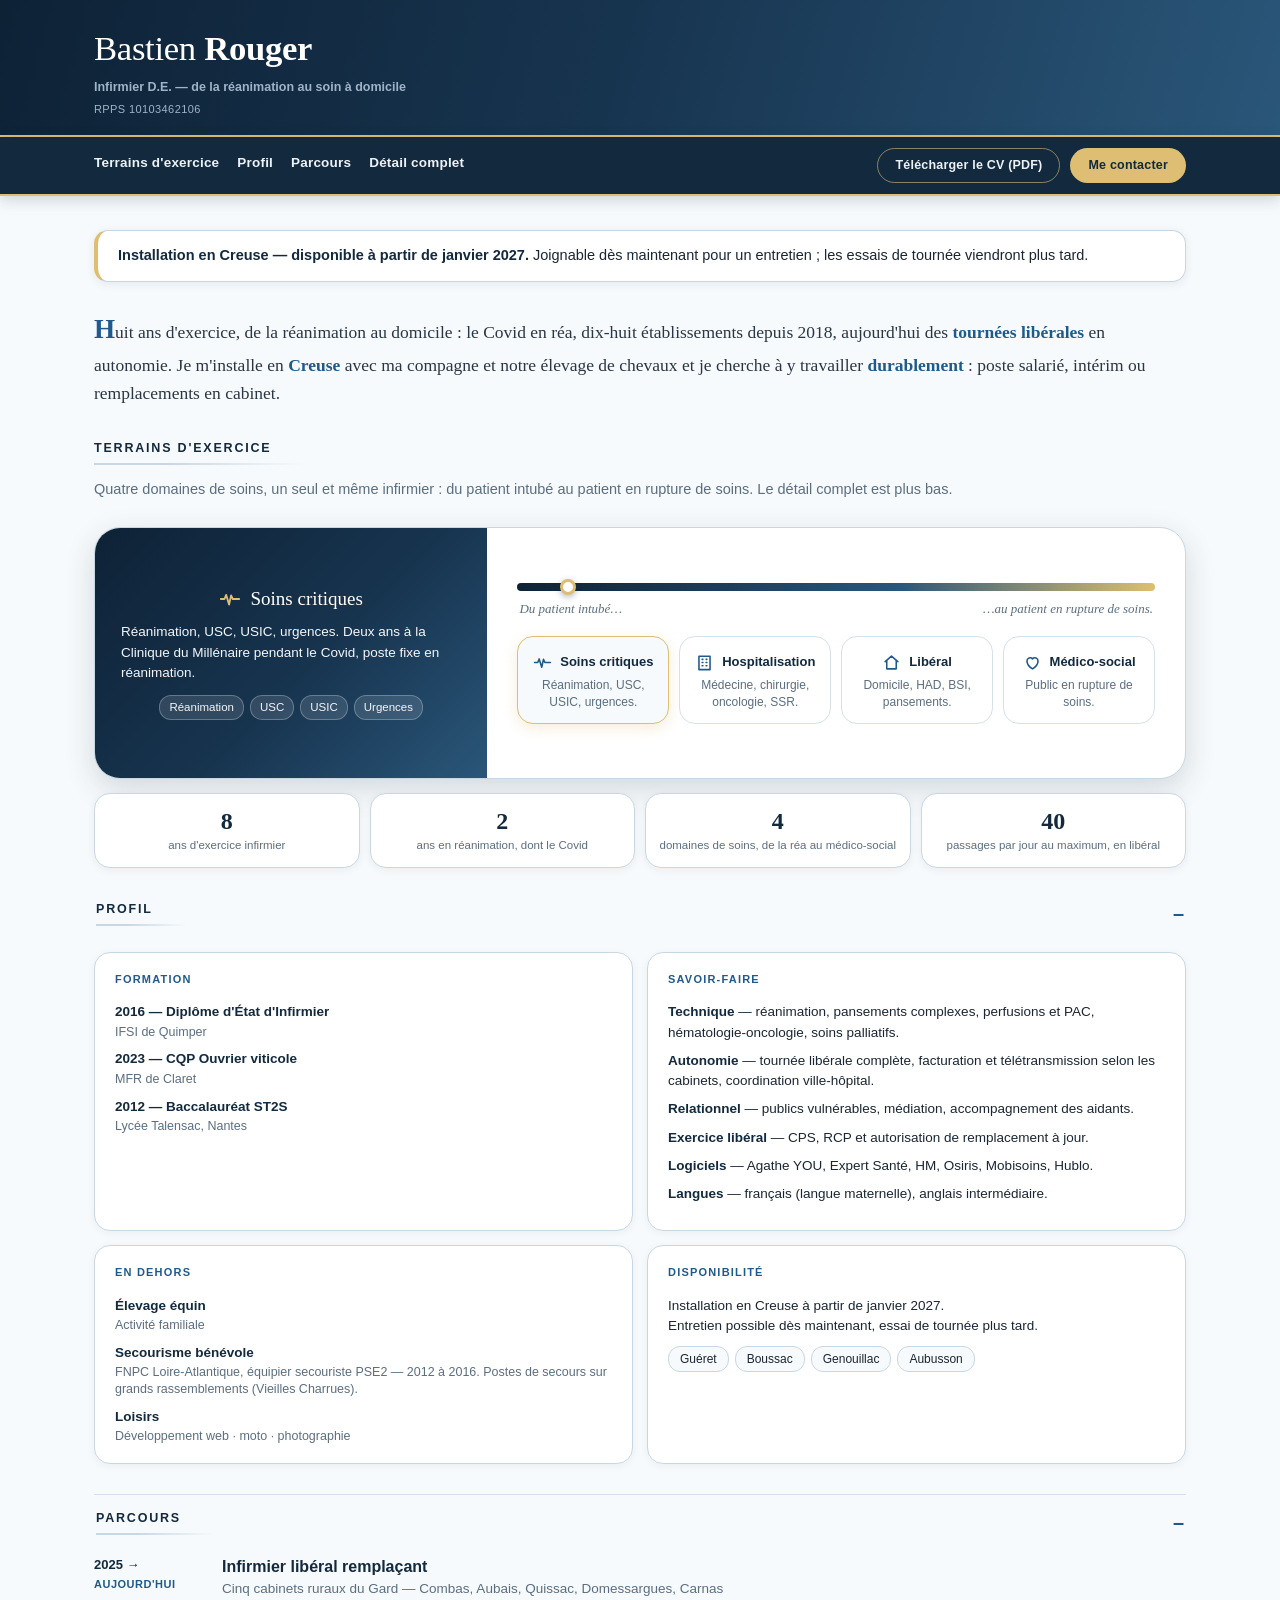
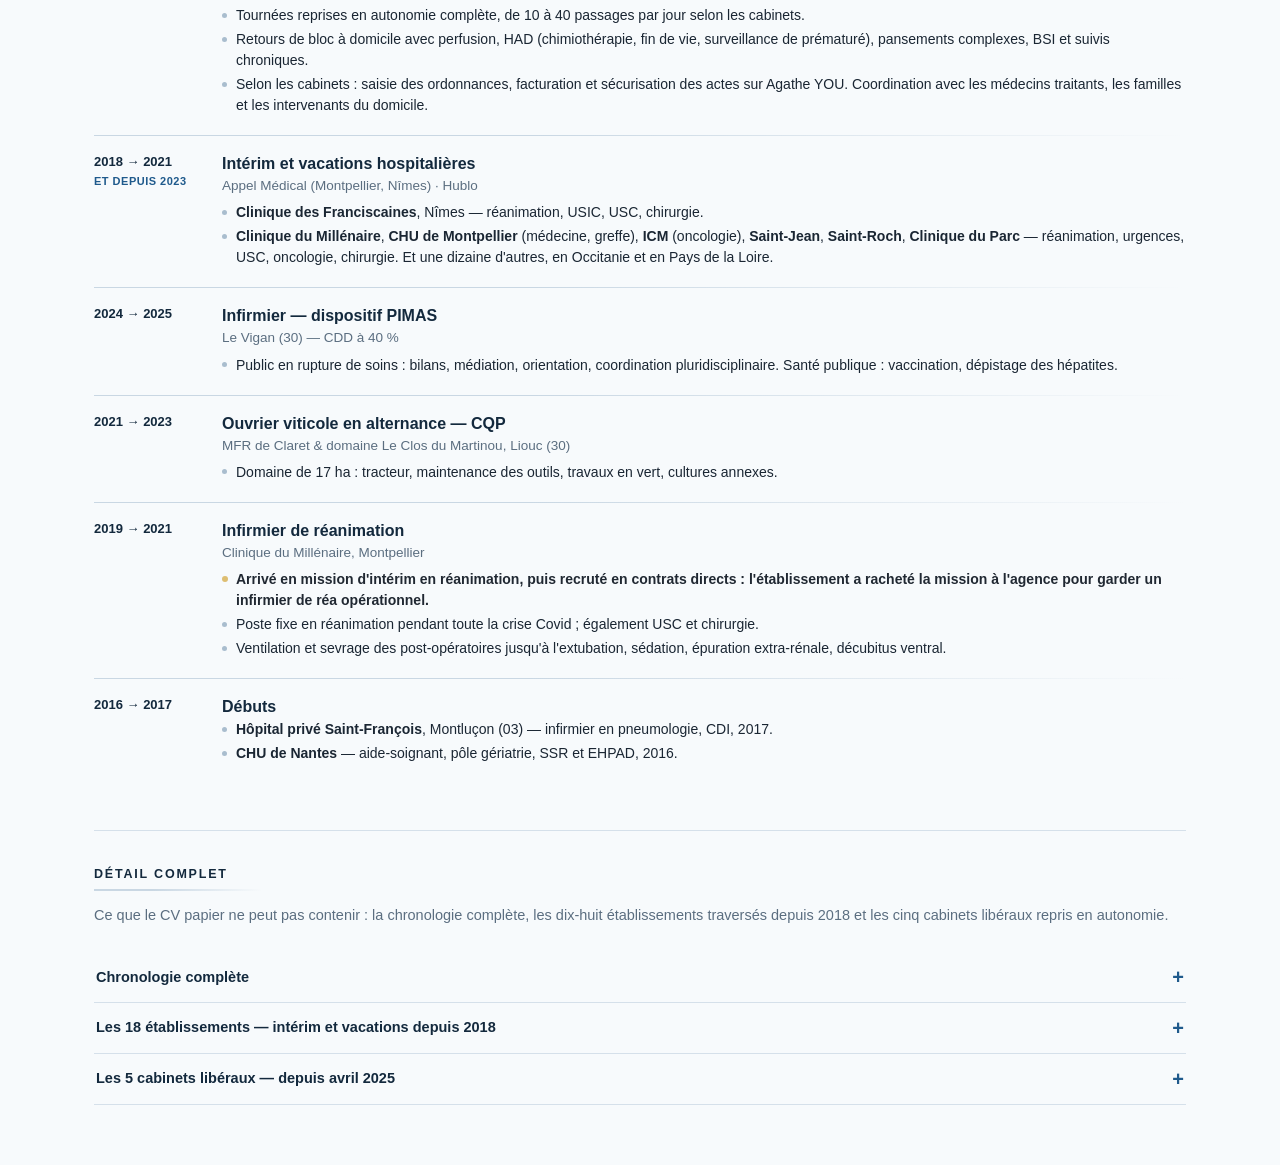
==== commit d28fe586: "carte savoir faire plus aéré" ====
--- a/index.html
+++ b/index.html
@@ -152,10 +152,8 @@
           <p class="savoir-ligne"><b class="savoir-label">Relationnel</b> — publics vulnérables,
           médiation, accompagnement des aidants.</p>
           <p class="savoir-ligne"><b class="savoir-label">Exercice libéral</b> — CPS, RCP et autorisation de remplacement à jour.</p>
-          <div class="tags">
-            <span>Agathe YOU</span><span>Expert Santé</span><span>HM</span><span>Osiris</span><span>Mobisoins</span><span>Hublo</span>
-            <span>Français, langue maternelle</span><span>Anglais intermédiaire</span>
-          </div>
+          <p class="savoir-ligne"><b class="savoir-label">Logiciels</b> — Agathe YOU, Expert Santé, HM, Osiris, Mobisoins, Hublo.</p>
+          <p class="savoir-ligne"><b class="savoir-label">Langues</b> — français (langue maternelle), anglais intermédiaire.</p>
         </div>
 
         <div class="profil-carte">
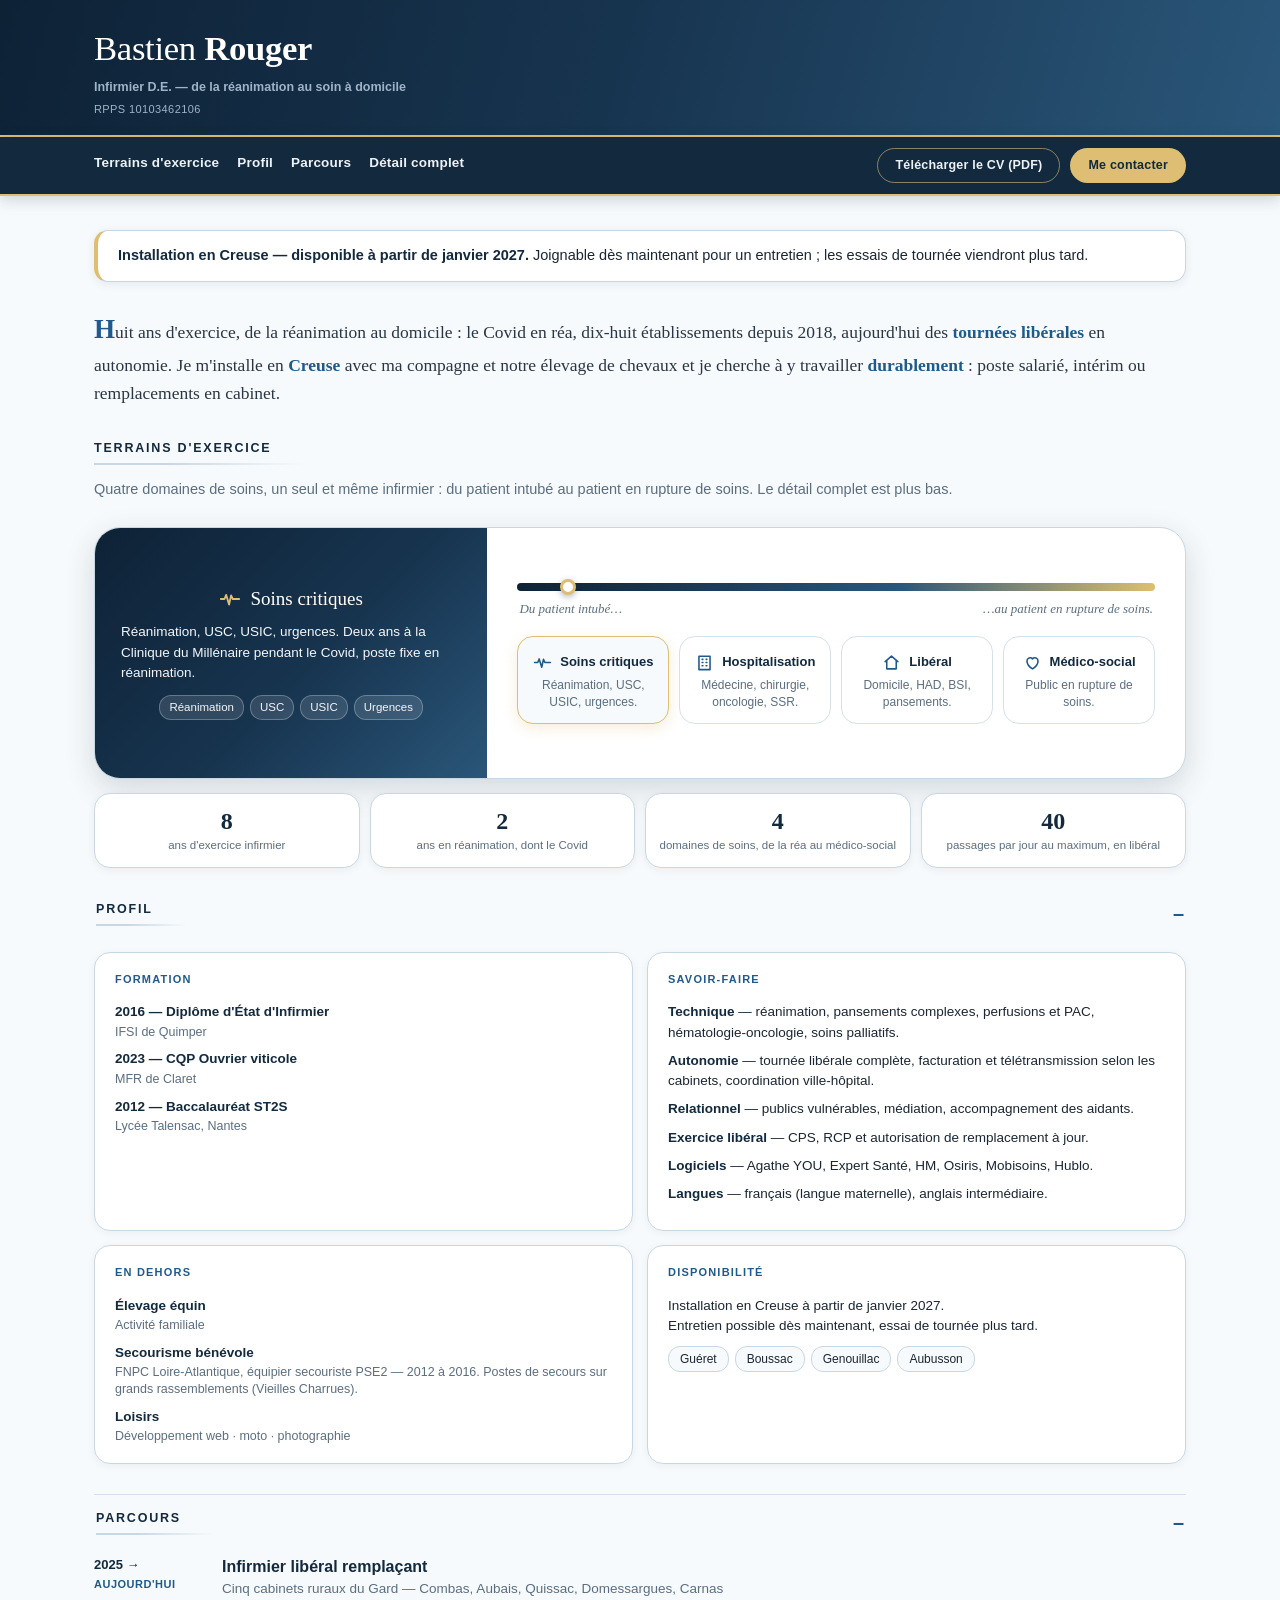
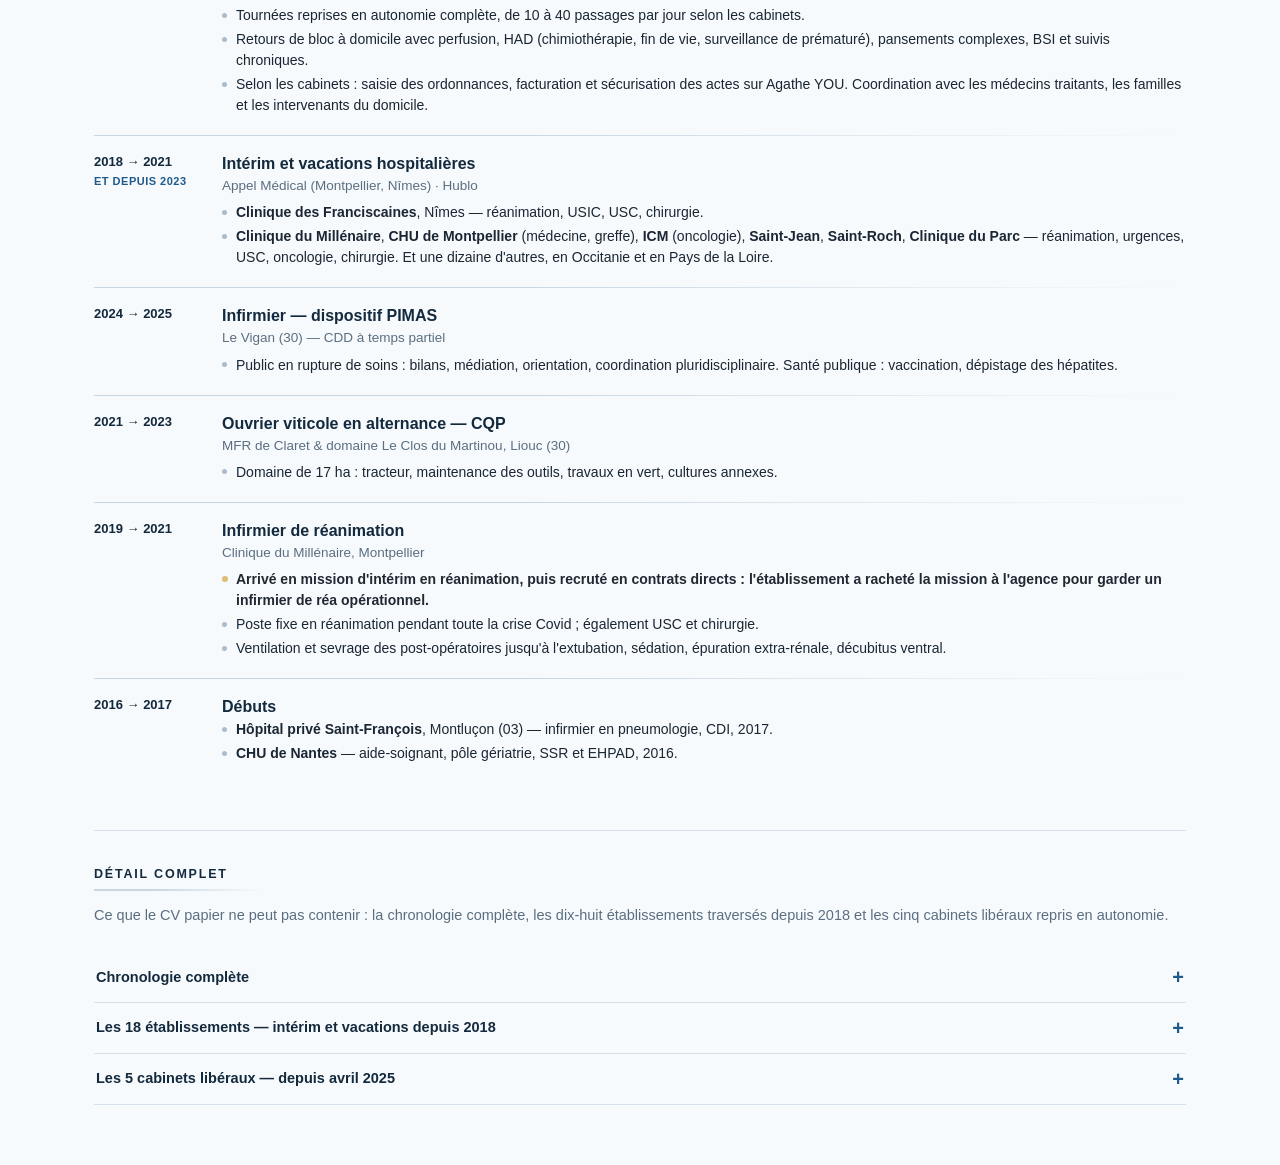
==== commit 96d26f40: "pimas à temps partiel" ====
--- a/index.html
+++ b/index.html
@@ -212,7 +212,7 @@
         <div class="dates">2024 → 2025</div>
         <div>
           <div class="intitule">Infirmier — dispositif PIMAS</div>
-          <div class="lieu">Le Vigan (30) — CDD à 40 %</div>
+          <div class="lieu">Le Vigan (30) — CDD à temps partiel</div>
           <ul>
             <li>Public en rupture de soins : bilans, médiation, orientation, coordination pluridisciplinaire. Santé publique : vaccination, dépistage des hépatites.</li>
           </ul>
@@ -345,7 +345,7 @@
         </div>
         <div class="chrono-item">
           <div class="periode">Nov. 2024 → oct. 2025</div>
-          <div>CDD à 40 %, dispositif PIMAS, Le Vigan (30) — infirmier nomade auprès d'un public en rupture de soins.</div>
+          <div>CDD à temps partiel, dispositif PIMAS, Le Vigan (30) — infirmier nomade auprès d'un public en rupture de soins.</div>
         </div>
         <div class="chrono-item">
           <div class="periode">Avril 2025</div>
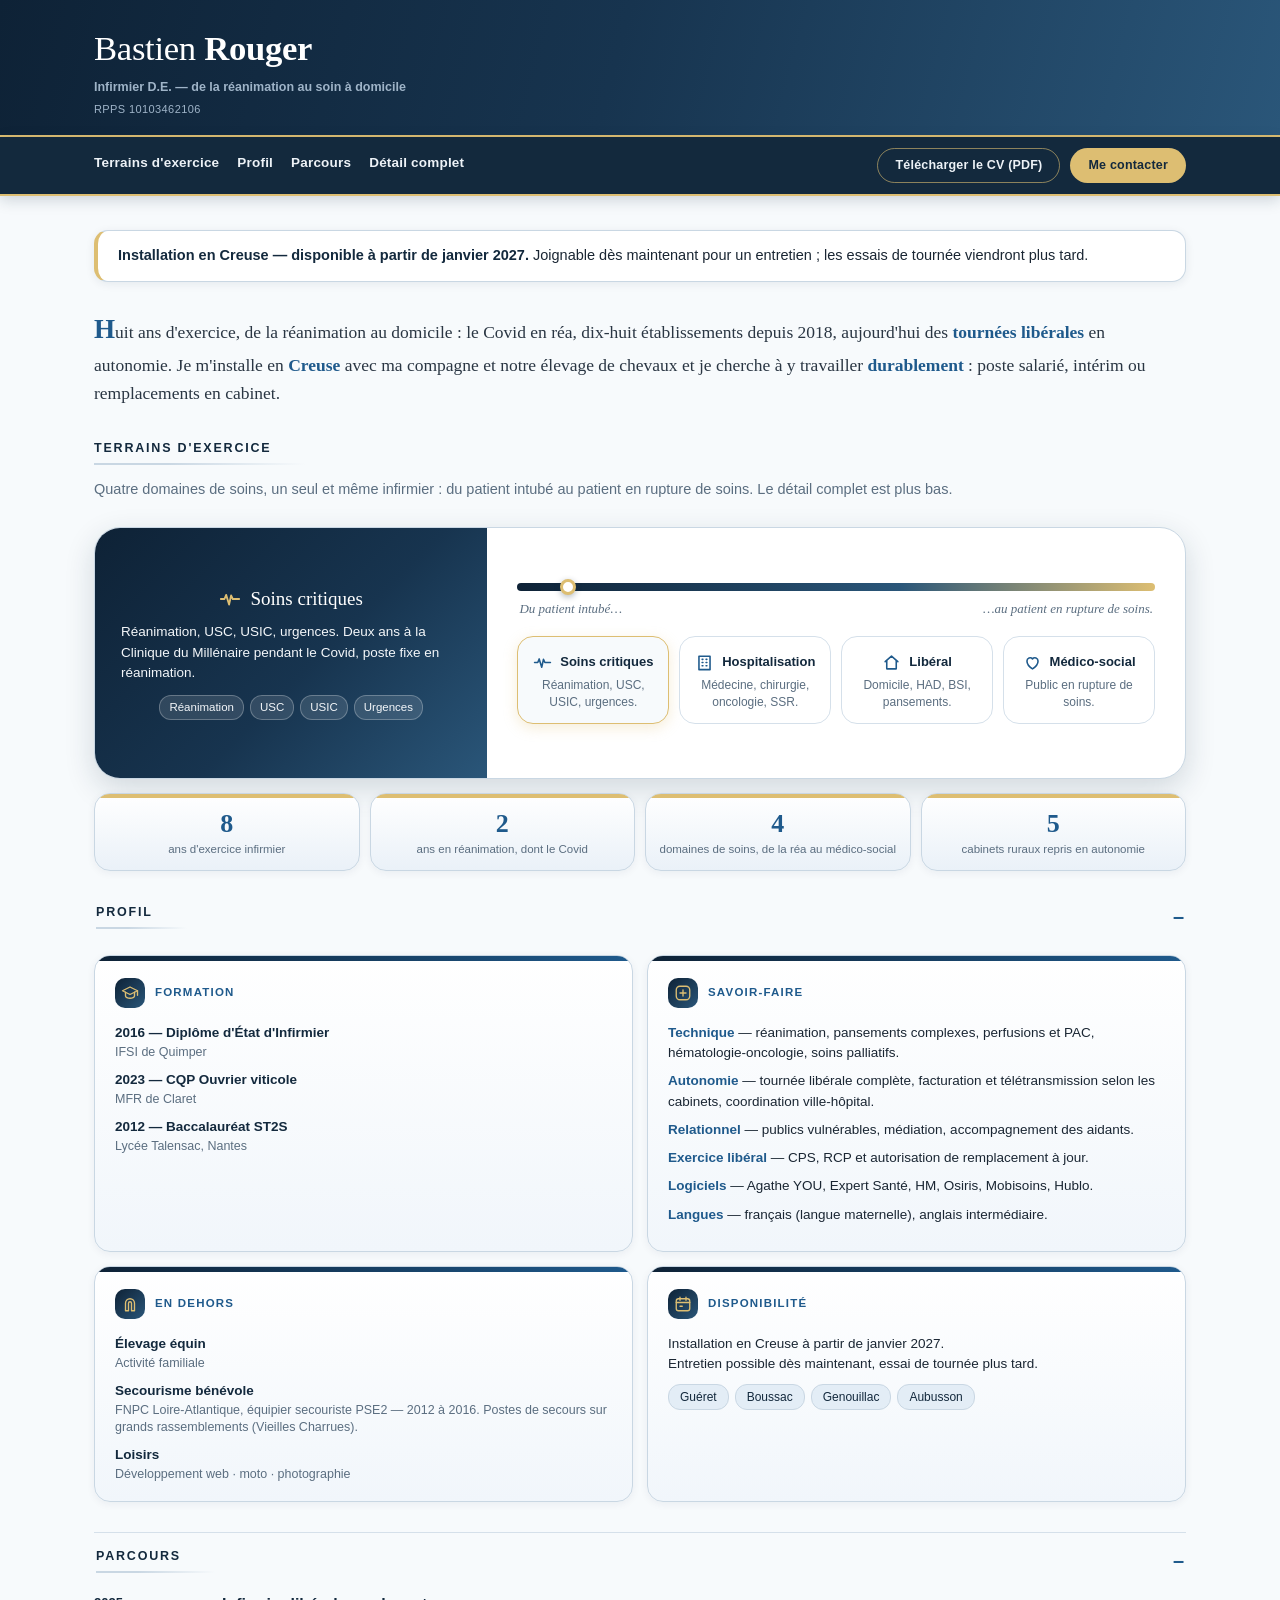
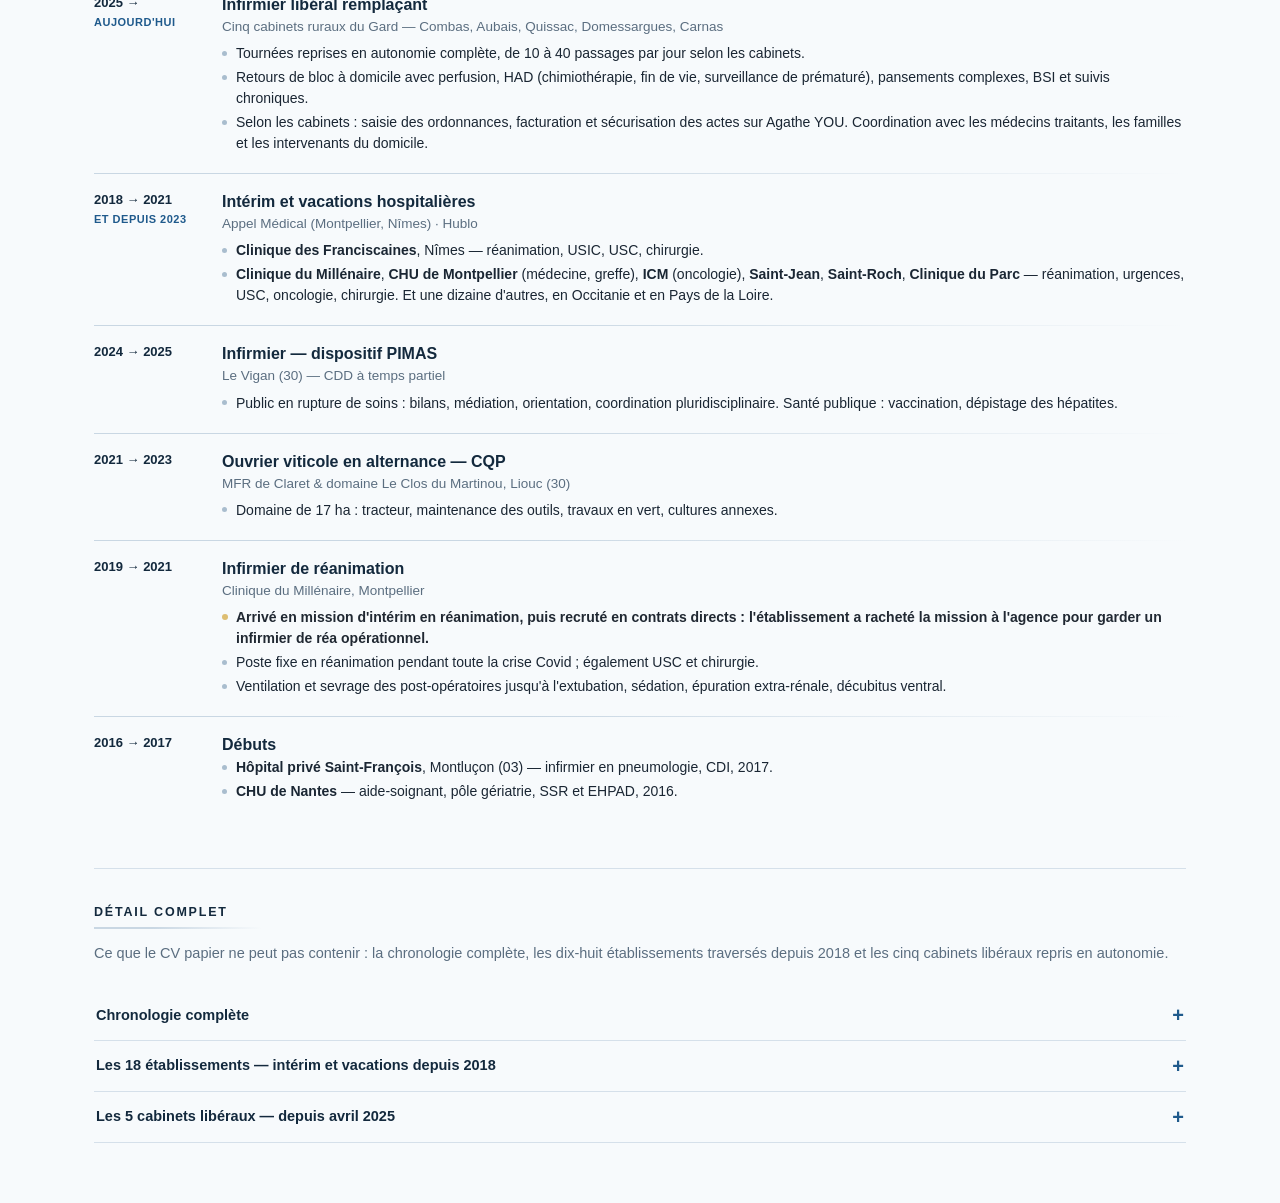
==== commit 157e3f8b: "DA cartes et 5 cabinet au lieur de 40 passage/j" ====
--- a/index.html
+++ b/index.html
@@ -14,6 +14,10 @@
 <meta property="og:image:width" content="1200">
 <meta property="og:image:height" content="630">
 <meta name="twitter:card" content="summary_large_image">
+<link rel="icon" href="favicon.svg" type="image/svg+xml">
+<link rel="icon" href="favicon.ico" sizes="32x32">
+<link rel="apple-touch-icon" href="apple-touch-icon.png">
+<meta name="theme-color" content="#13293D">
 <link rel="stylesheet" href="style.css">
 </head>
 <body>
@@ -125,7 +129,7 @@
     <div><b data-cible="8">8</b><span>ans d'exercice infirmier</span></div>
     <div><b data-cible="2">2</b><span>ans en réanimation, dont le Covid</span></div>
     <div><b data-cible="4">4</b><span>domaines de soins, de la réa au médico-social</span></div>
-    <div><b data-cible="40">40</b><span>passages par jour au maximum, en libéral</span></div>
+    <div><b data-cible="5">5</b><span>cabinets ruraux repris en autonomie</span></div>
   </div>
 
   <details class="section-pliable" id="profil" open>
@@ -137,14 +141,14 @@
       <div class="profil-grille">
 
         <div class="profil-carte">
-          <h3>Formation</h3>
+          <h3><span class="carte-icone" aria-hidden="true"><svg viewBox="0 0 24 24" width="18" height="18" fill="none" stroke="currentColor" stroke-width="1.8" stroke-linecap="round" stroke-linejoin="round"><path d="M2 9l10-5 10 5-10 5z"/><path d="M6 11v5c0 1.5 3 3 6 3s6-1.5 6-3v-5"/><path d="M22 9v6"/></svg></span><span>Formation</span></h3>
           <p class="diplome"><b>2016 — Diplôme d'État d'Infirmier</b><span>IFSI de Quimper</span></p>
           <p class="diplome"><b>2023 — CQP Ouvrier viticole</b><span>MFR de Claret</span></p>
           <p class="diplome"><b>2012 — Baccalauréat ST2S</b><span>Lycée Talensac, Nantes</span></p>
         </div>
 
         <div class="profil-carte">
-          <h3>Savoir-faire</h3>
+          <h3><span class="carte-icone" aria-hidden="true"><svg viewBox="0 0 24 24" width="18" height="18" fill="none" stroke="currentColor" stroke-width="1.8" stroke-linecap="round" stroke-linejoin="round"><rect x="3" y="3" width="18" height="18" rx="5"/><path d="M12 8v8M8 12h8"/></svg></span><span>Savoir-faire</span></h3>
           <p class="savoir-ligne"><b class="savoir-label">Technique</b> — réanimation, pansements complexes,
           perfusions et PAC, hématologie-oncologie, soins palliatifs.</p>
           <p class="savoir-ligne"><b class="savoir-label">Autonomie</b> — tournée libérale complète,
@@ -157,14 +161,14 @@
         </div>
 
         <div class="profil-carte">
-          <h3>En dehors</h3>
+          <h3><span class="carte-icone" aria-hidden="true"><svg viewBox="0 0 24 24" width="18" height="18" fill="none" stroke="currentColor" stroke-width="1.8" stroke-linecap="round" stroke-linejoin="round"><path d="M6 21V11a6 6 0 0 1 12 0v10h-4V11a2 2 0 0 0-4 0v10z"/></svg></span><span>En dehors</span></h3>
           <p class="diplome"><b>Élevage équin</b><span>Activité familiale</span></p>
           <p class="diplome"><b>Secourisme bénévole</b><span>FNPC Loire-Atlantique, équipier secouriste PSE2 — 2012 à 2016. Postes de secours sur grands rassemblements (Vieilles Charrues).</span></p>
           <p class="diplome"><b>Loisirs</b><span>Développement web · moto · photographie</span></p>
         </div>
 
         <div class="profil-carte">
-          <h3>Disponibilité</h3>
+          <h3><span class="carte-icone" aria-hidden="true"><svg viewBox="0 0 24 24" width="18" height="18" fill="none" stroke="currentColor" stroke-width="1.8" stroke-linecap="round" stroke-linejoin="round"><rect x="3" y="5" width="18" height="16" rx="3"/><path d="M3 10h18M8 3v4M16 3v4"/><path d="M8 15h3"/></svg></span><span>Disponibilité</span></h3>
           <p>Installation en Creuse à partir de janvier 2027.<br>
           Entretien possible dès maintenant, essai de tournée plus tard.</p>
           <div class="tags tags-espacees">
@@ -467,7 +471,7 @@
     liberal: {
       icone: svgMaison,
       titre: 'Libéral',
-      texte: "Tournées reprises en autonomie, jusqu'à 40 passages par jour. Cinq cabinets ruraux dans le Gard depuis 2025.",
+      texte: "Tournées complètes reprises en autonomie, dans cinq cabinets ruraux du Gard depuis 2025.",
       tags: ['Domicile','HAD','BSI','Pansements'],
       position: '64%'
     },
--- a/style.css
+++ b/style.css
@@ -224,12 +224,24 @@
 /* ---------------- Profil (formation, savoir-faire, en dehors, disponibilité) ---------------- */
 .profil-grille{ display:grid; grid-template-columns:repeat(2,1fr); gap:14px; margin-top:6px; }
 .profil-carte{
-  background:#fff; border:1px solid var(--bleu-filet); border-radius:16px; padding:18px 20px;
-  box-shadow:0 2px 8px rgba(19,41,61,.05);
+  position:relative; overflow:hidden;
+  background:linear-gradient(180deg,#fff 0%,#F1F6FB 100%);
+  border:1px solid var(--bleu-filet); border-radius:16px; padding:22px 20px 18px;
+  box-shadow:0 2px 8px rgba(19,41,61,.06);
+}
+.profil-carte::before{
+  content:""; position:absolute; left:0; right:0; top:0; height:5px;
+  background:linear-gradient(90deg,var(--nuit) 0%,var(--bleu) 100%);
 }
 .profil-carte h3{
-  font-size:11px; font-weight:700; letter-spacing:1.2px; text-transform:uppercase;
+  display:flex; align-items:center; gap:10px;
+  font-size:11.5px; font-weight:700; letter-spacing:1.2px; text-transform:uppercase;
   color:var(--bleu); margin-bottom:15px;
+}
+.carte-icone{
+  display:inline-flex; align-items:center; justify-content:center; flex:none;
+  width:30px; height:30px; border-radius:10px; color:var(--or);
+  background:linear-gradient(135deg,var(--nuit) 0%,#2A5679 100%);
 }
 .profil-carte p{ font-size:13.5px; line-height:1.5; }
 .profil-carte .diplome{ margin-bottom:9px; }
@@ -238,25 +250,30 @@
 .profil-carte .diplome span{ display:block; color:var(--sourd); font-size:12.5px; line-height:1.35; margin-top:1px; }
 .profil-carte .tags{ display:flex; flex-wrap:wrap; gap:6px; }
 .profil-carte .tags span{
-  font-size:12px; padding:3px 11px; background:var(--papier); border:1px solid var(--bleu-filet);
-  border-radius:12px; color:var(--encre);
+  font-size:12px; padding:3px 11px; background:#E3EDF6; border:1px solid var(--bleu-filet);
+  border-radius:12px; color:var(--fonce);
 }
 .profil-carte .tags.tags-espacees{ margin-top:10px; }
 .profil-carte .savoir-ligne{ margin-bottom:8px; }
-.profil-carte .savoir-label{ color:var(--fonce); }
+.profil-carte .savoir-label{ color:var(--bleu); }
 
 /* ---------------- Chiffres ---------------- */
 .chiffres{
   display:grid; grid-template-columns:repeat(4,1fr); gap:10px; margin-top:14px;
 }
 .chiffres div{
-  background:#fff; border:1px solid var(--bleu-filet);
-  border-radius:16px; padding:15px 8px; text-align:center;
+  position:relative; overflow:hidden;
+  background:linear-gradient(180deg,#fff 0%,#EAF1F8 100%); border:1px solid var(--bleu-filet);
+  border-radius:16px; padding:17px 8px 14px; text-align:center;
   box-shadow:0 2px 8px rgba(19,41,61,.06);
+}
+.chiffres div::before{
+  content:""; position:absolute; left:0; right:0; top:0; height:4px;
+  background:var(--or);
 }
 .chiffres b{
   display:block; font-family:Georgia,"Iowan Old Style","Times New Roman",serif;
-  font-size:24px; font-weight:700; color:var(--fonce); line-height:1;
+  font-size:26px; font-weight:700; color:var(--bleu); line-height:1;
 }
 .chiffres span{ display:block; margin-top:5px; font-size:11.5px; color:var(--sourd); line-height:1.25; }
 
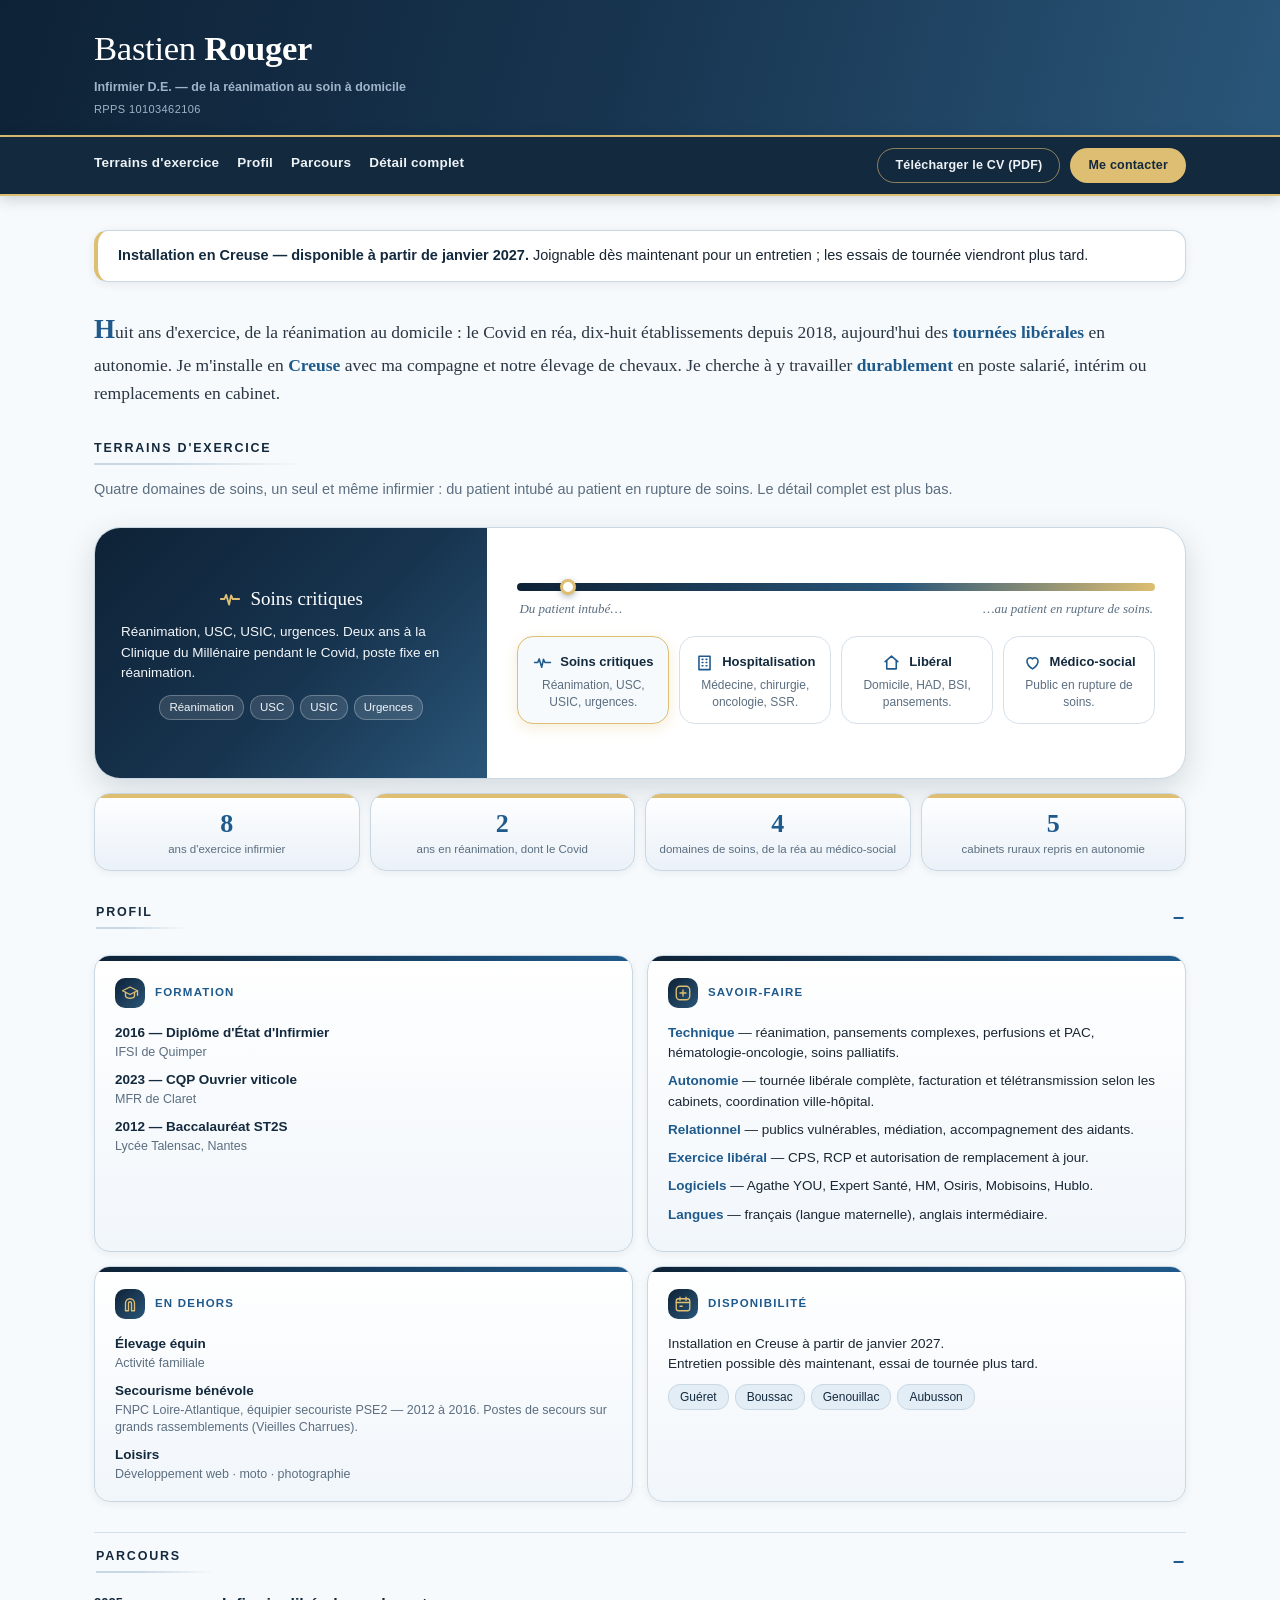
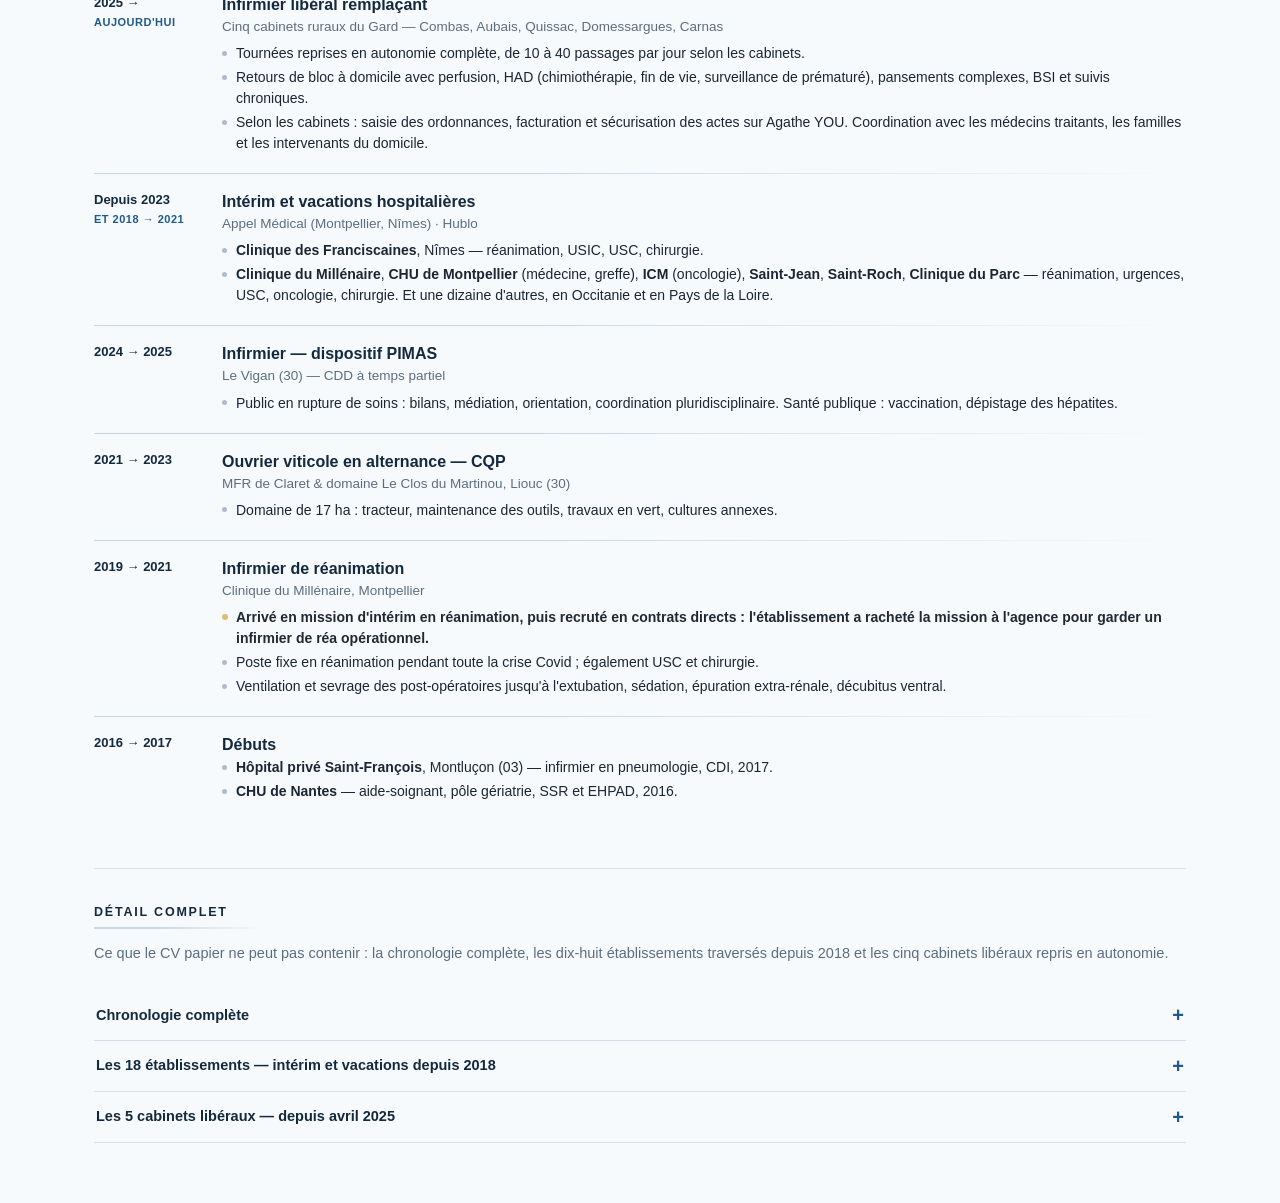
==== commit c84a9f2a: "dates interime et texte intro plus fluide." ====
--- a/index.html
+++ b/index.html
@@ -57,7 +57,7 @@
   <p class="accroche">
     Huit ans d'exercice, de la réanimation au domicile : le Covid en réa, dix-huit établissements depuis 2018,
     aujourd'hui des <strong>tournées libérales</strong> en autonomie. Je m'installe en <strong>Creuse</strong> avec ma compagne
-    et notre élevage de chevaux et je cherche à y travailler <strong>durablement</strong> : poste salarié, intérim ou remplacements en cabinet.
+    et notre élevage de chevaux. Je cherche à y travailler <strong>durablement</strong> en poste salarié, intérim ou remplacements en cabinet.
   </p>
 
   <h2 class="titre" id="terrains">Terrains d'exercice</h2>
@@ -201,7 +201,7 @@
       </article>
 
       <article class="poste">
-        <div class="dates">2018 → 2021<br><span class="encours">et depuis 2023</span></div>
+        <div class="dates">Depuis 2023<br><span class="encours">et 2018 → 2021</span></div>
         <div>
           <div class="intitule">Intérim et vacations hospitalières</div>
           <div class="lieu">Appel Médical (Montpellier, Nîmes) · Hublo</div>
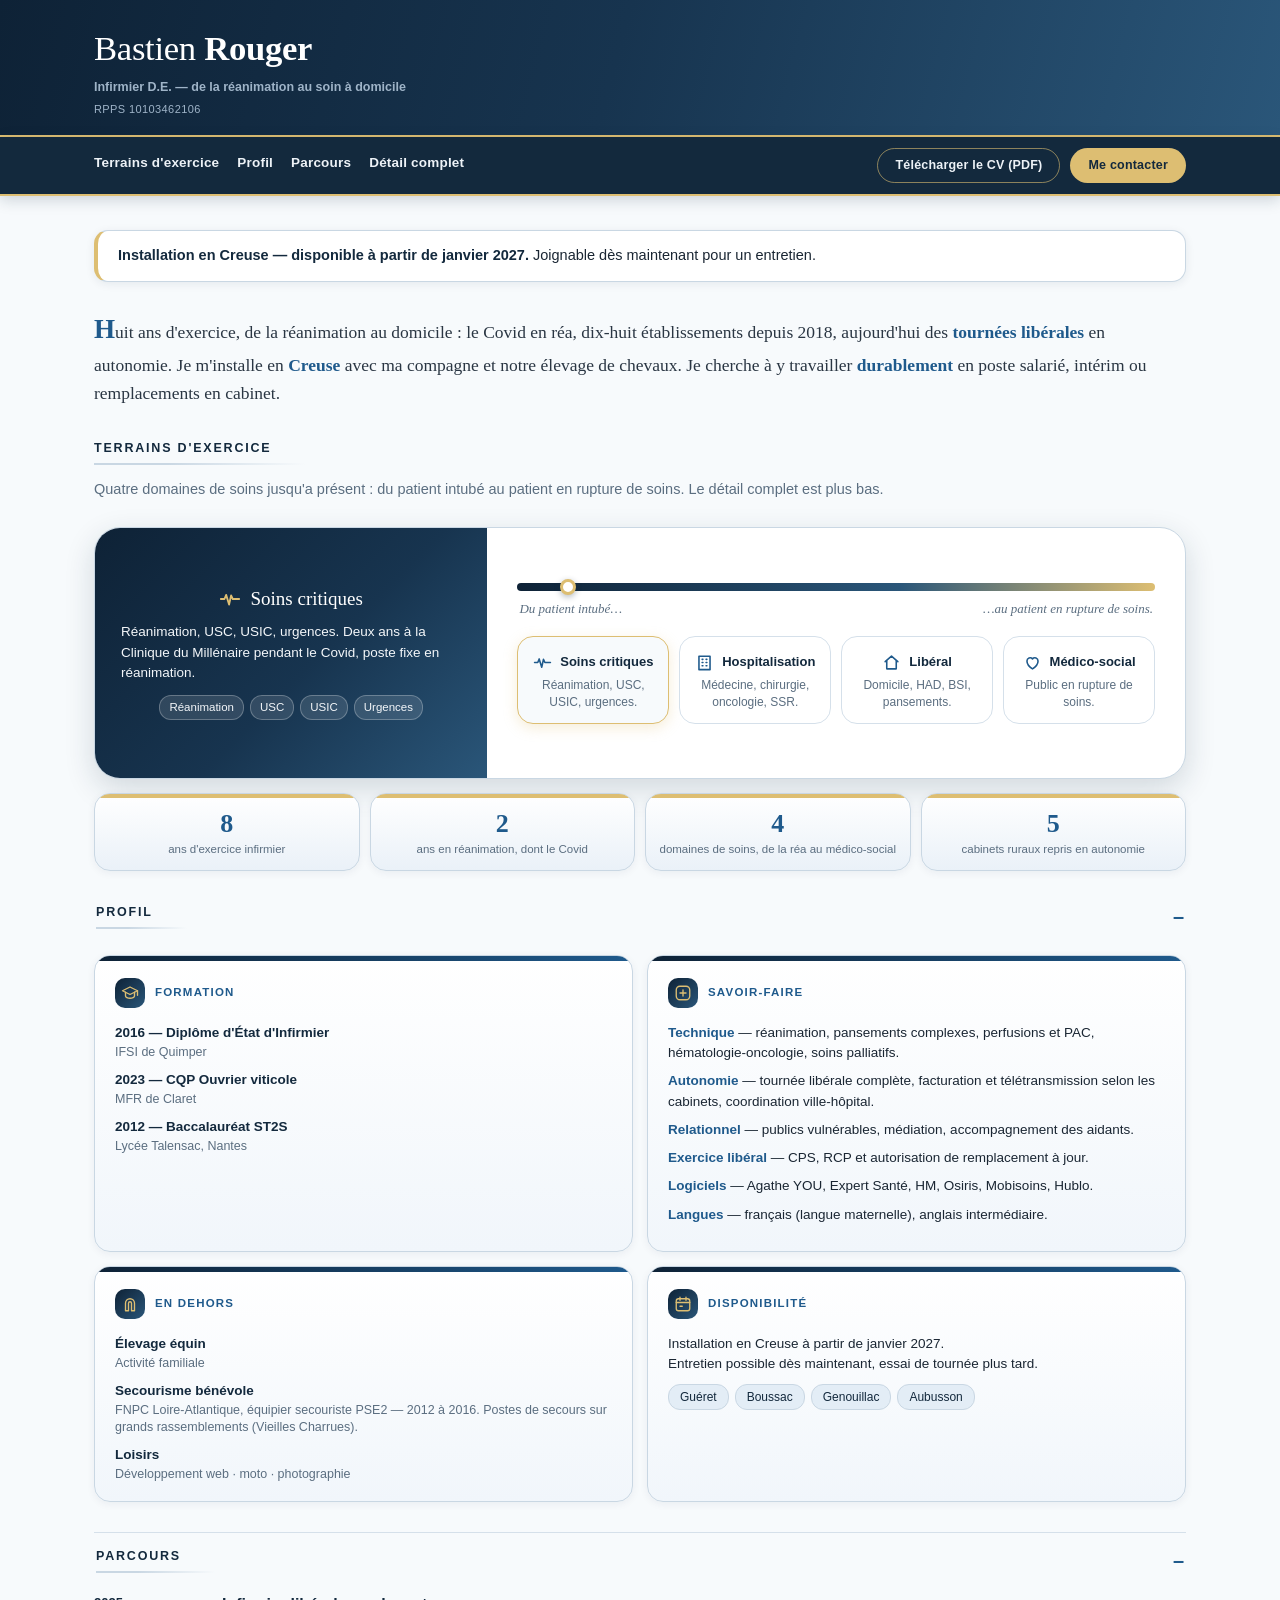
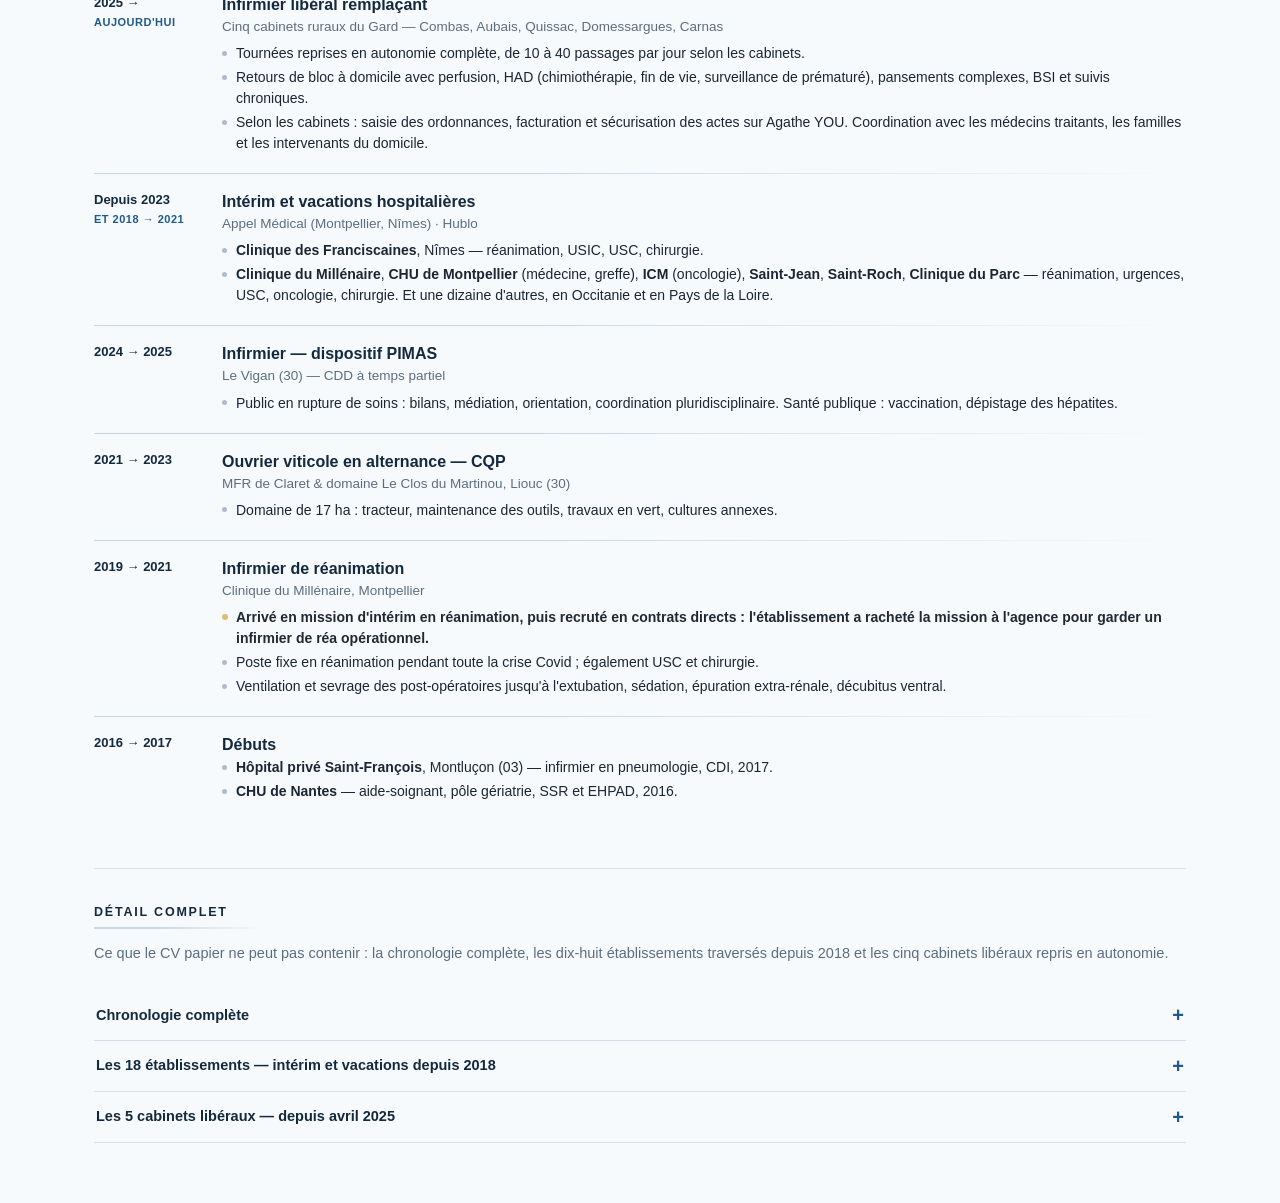
==== commit e5434339: "textes" ====
--- a/index.html
+++ b/index.html
@@ -18,9 +18,17 @@
 <link rel="icon" href="favicon.ico" sizes="32x32">
 <link rel="apple-touch-icon" href="apple-touch-icon.png">
 <meta name="theme-color" content="#13293D">
+<script>document.documentElement.className+=" js";</script>
 <link rel="stylesheet" href="style.css">
 </head>
 <body>
+<noscript>
+<div class="alerte-js" role="alert">
+  <strong>JavaScript est désactivé dans votre navigateur.</strong>
+  Le panneau des terrains d'exercice, les animations et le bouton « Me contacter » ne fonctionnent pas sans lui ; le reste de la page est lisible.
+  Pour me joindre : bastien.rouger <em>[arobase]</em> gmail.com, ou le PDF à télécharger ci-dessus.
+</div>
+</noscript>
 
 <header class="site">
   <div class="site-inner">
@@ -42,7 +50,7 @@
     </nav>
     <div class="bandeau-actions">
       <a class="bouton-secondaire" href="cv-bastien-rouger.pdf" download>Télécharger le CV (PDF)</a>
-      <a class="bouton-contact bandeau-contact" href="mailto:bastien.rouger@gmail.com?subject=Contact%20depuis%20le%20site&body=Bonjour%20Bastien%2C%0D%0A%0D%0A">Me contacter</a>
+      <a class="bouton-contact bandeau-contact" href="#" data-contact>Me contacter</a>
     </div>
   </div>
 </div>
@@ -51,7 +59,7 @@
 
   <p class="mobilite">
     <strong>Installation en Creuse — disponible à partir de janvier 2027.</strong>
-    Joignable dès maintenant pour un entretien ; les essais de tournée viendront plus tard.
+    Joignable dès maintenant pour un entretien.
   </p>
 
   <p class="accroche">
@@ -61,7 +69,7 @@
   </p>
 
   <h2 class="titre" id="terrains">Terrains d'exercice</h2>
-  <p class="chapo chapo-pleine">Quatre domaines de soins, un seul et même infirmier : du patient intubé au patient en rupture de soins. Le détail complet est plus bas.</p>
+  <p class="chapo chapo-pleine">Quatre domaines de soins jusqu'a présent : du patient intubé au patient en rupture de soins. Le détail complet est plus bas.</p>
 
   <div class="panneau-terrains">
     <div class="panneau-resume">
@@ -326,7 +334,7 @@
       </div>
 
       <div class="chrono-groupe">
-        <h3>Reconversion agricole</h3>
+        <h3>Parenthèse viticole</h3>
         <div class="chrono-item">
           <div class="periode">2021 → 2023</div>
           <div>CQP Ouvrier viticole, MFR de Claret. Ouvrier au domaine Le Clos du Martinou, Liouc (30) — domaine de 17 ha : conduite de tracteur, maintenance des outils, travaux en vert, cultures annexes.</div>
@@ -361,7 +369,7 @@
         </div>
         <div class="chrono-item">
           <div class="periode">Depuis 2026</div>
-          <div>Majoritairement libéral (cabinets de Domessargues jusqu'en septembre, Combas, Carnas), quelques missions d'intérim.</div>
+          <div>Majoritairement libéral (Combas, Carnas), quelques missions d'intérim.</div>
         </div>
       </div>
 
@@ -407,7 +415,7 @@
           <tr>
             <td class="fort">Combas</td>
             <td>Avril 2025 → en cours</td>
-            <td>Soins très variés : retours de bloc à domicile avec perfusion, HAD chimiothérapie, fin de vie, surveillance de prématuré. Peu de BSI, tournée très changeante.</td>
+            <td>Soins très variés : retours de bloc à domicile avec perfusion, HAD chimiothérapie, fin de vie, surveillance de prématuré. Tournée variée, peu de BSI.</td>
             <td>20 à 40 patients/jour. 1 week-end par mois + vacances et dépannages.</td>
           </tr>
           <tr>
@@ -425,14 +433,14 @@
           <tr>
             <td>Domessargues</td>
             <td>Février → septembre 2026</td>
-            <td>Quasi exclusivement du BSI — base de charge.</td>
+            <td>Principalement des BSI.</td>
             <td>~10 BSI/jour, 8 à 10 jours/mois.</td>
           </tr>
           <tr>
             <td class="fort">Carnas</td>
             <td>Juillet 2026 → en cours</td>
-            <td>Tournée en création, encore légère.</td>
-            <td>Léger.</td>
+            <td>Tournée en développement.</td>
+            <td>Selon les besoins du cabinet.</td>
           </tr>
         </tbody>
       </table>
@@ -443,7 +451,7 @@
 
 </main>
 
-<a class="contact-mobile" href="mailto:bastien.rouger@gmail.com?subject=Contact%20depuis%20le%20site&body=Bonjour%20Bastien%2C%0D%0A%0D%0A">Me contacter</a>
+<a class="contact-mobile" href="#" data-contact>Me contacter</a>
 
 <script>
 (function(){
@@ -558,6 +566,15 @@
   ouvrirCible();
 })();
 </script>
+<script>
+/* Adresse assemblée à l'affichage : elle n'apparaît pas telle quelle dans le code de la page. */
+(function(){
+  var a = ['bastien.rouger', 'gmail.com'].join('@');
+  var lien = 'mailto:' + a + '?subject=' + encodeURIComponent('Contact depuis le site') + '&body=' + encodeURIComponent('Bonjour Bastien,\n\n');
+  var liens = document.querySelectorAll('[data-contact]');
+  for (var i = 0; i < liens.length; i++) liens[i].setAttribute('href', lien);
+})();
+</script>
 
 </body>
 </html>
--- a/style.css
+++ b/style.css
@@ -382,3 +382,10 @@
   .bandeau-contact{ display:none; }
   .contact-mobile{ display:block; }
 }
+
+/* ---------------- Sans JavaScript ---------------- */
+.alerte-js{
+  padding:12px 20px; text-align:center; font-size:13.5px; line-height:1.5;
+  background:#FFF6DC; color:var(--fonce); border-bottom:2px solid var(--or);
+}
+html:not(.js) [data-contact]{ display:none !important; }
